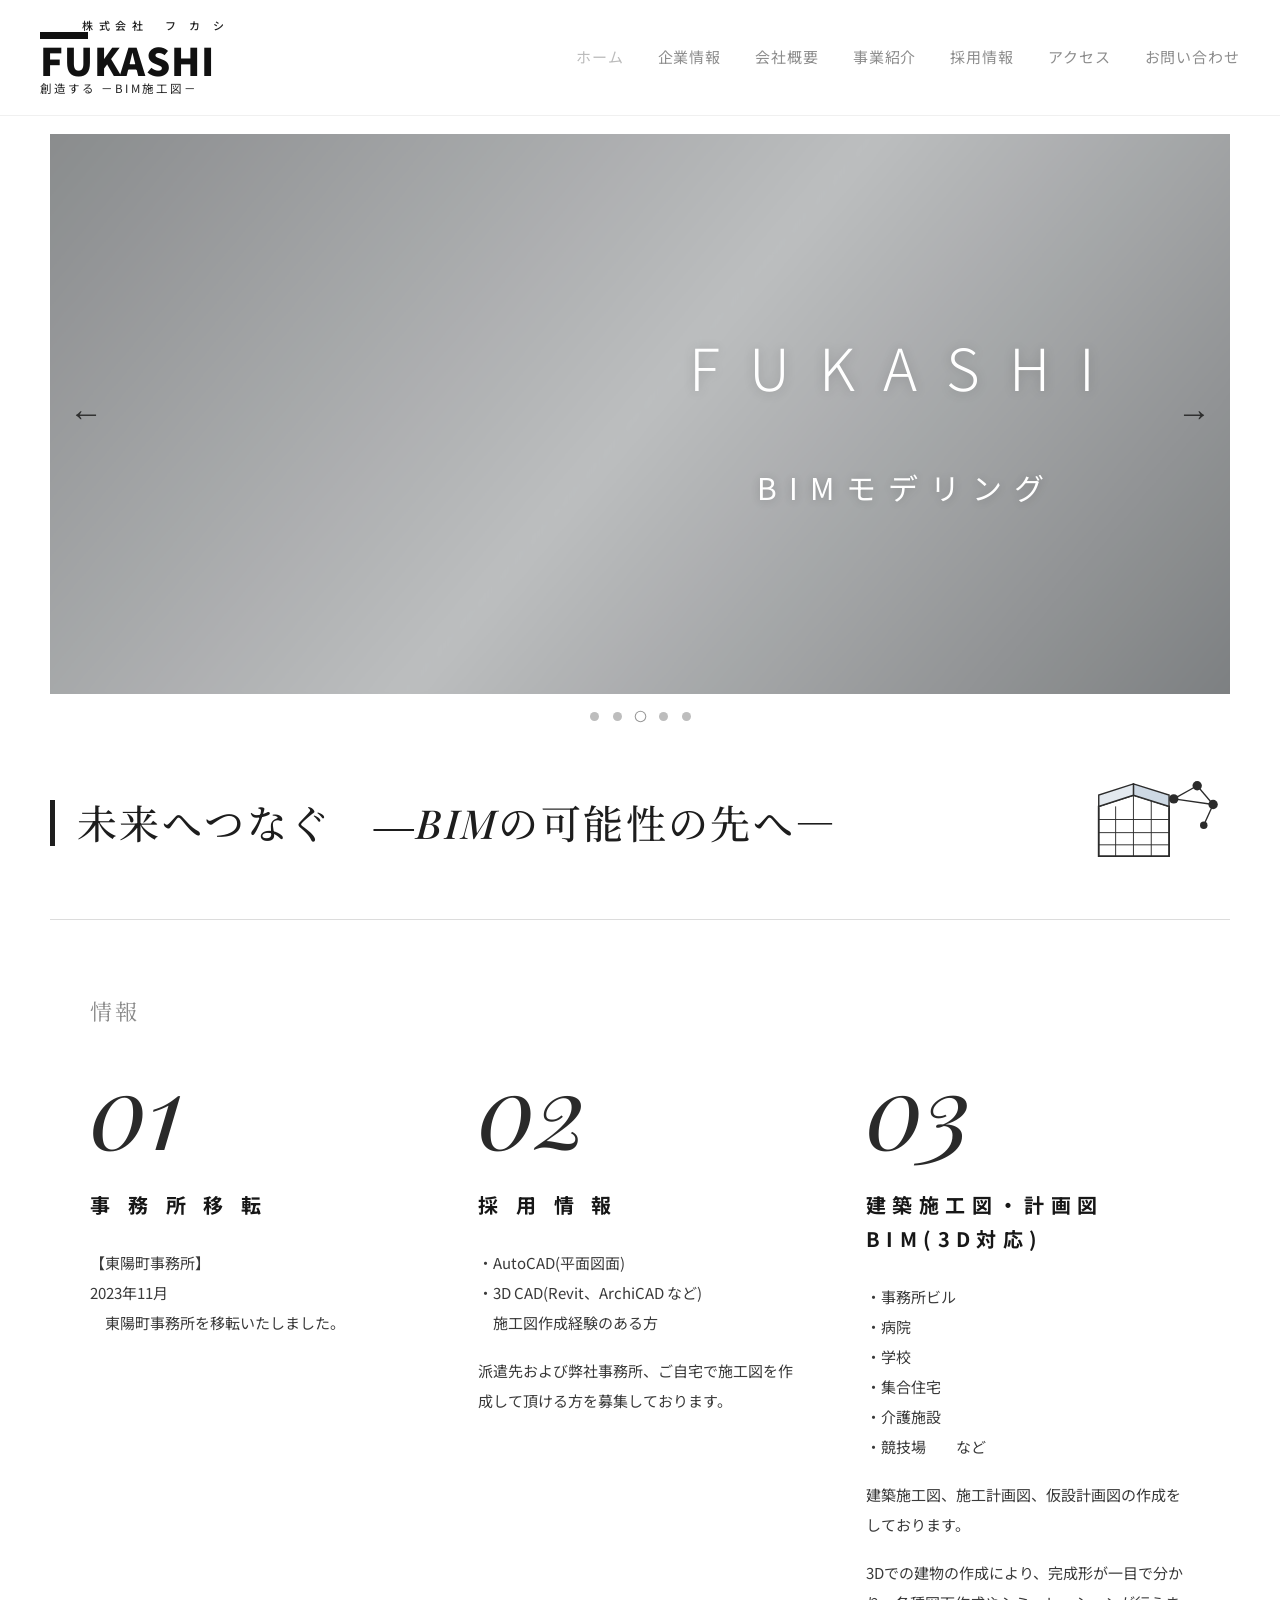
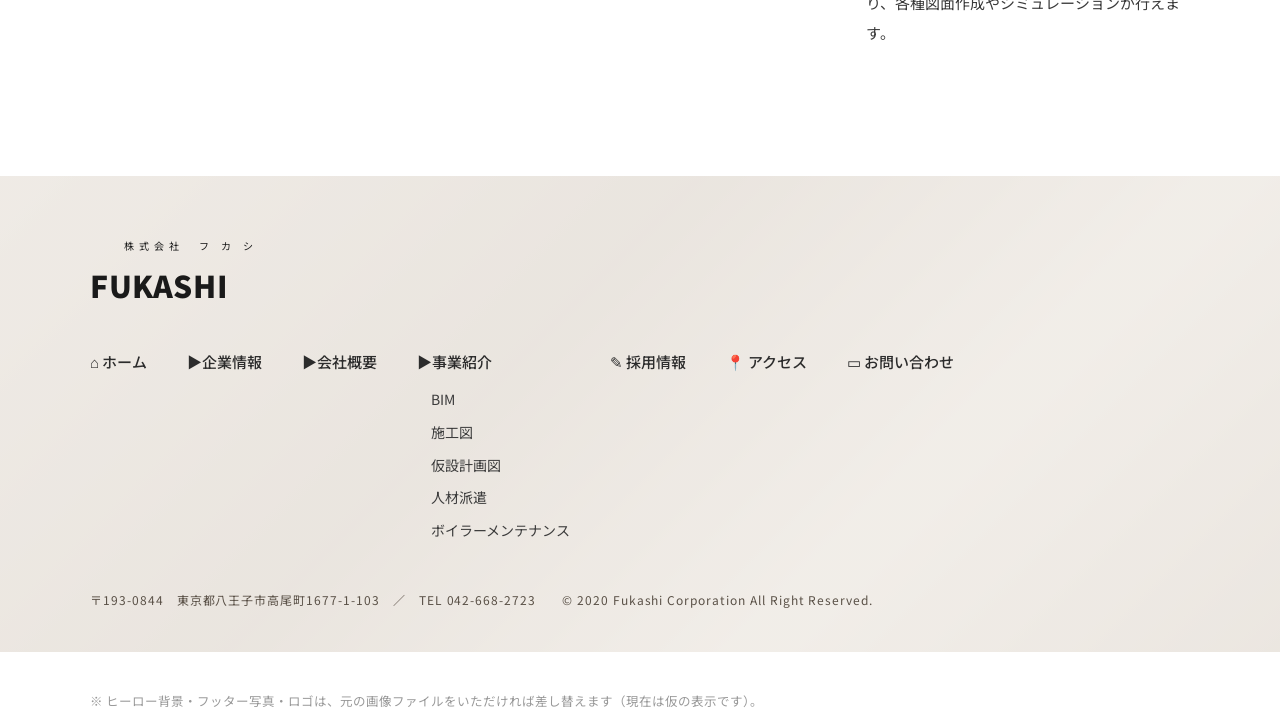
==== index.html @ 7418fc3f "Add Fukashi static site (13 pages + shared stylesheet) Initial upload of the static company website " ====
<!DOCTYPE html>
<html lang="ja">
<head>
<meta charset="UTF-8">
<meta name="viewport" content="width=device-width, initial-scale=1.0">
<title>ホーム ｜ fukasitakao</title>
<link rel="preconnect" href="https://fonts.googleapis.com">
<link rel="preconnect" href="https://fonts.gstatic.com" crossorigin>
<link href="https://fonts.googleapis.com/css2?family=Playfair+Display:ital,wght@0,400;0,500;1,400;1,500&family=Noto+Sans+JP:wght@300;400;500;700;900&family=Noto+Serif+JP:wght@400;500;600&display=swap" rel="stylesheet">
<link rel="stylesheet" href="style.css">
<style>
  /* --- ホーム専用スタイル --- */
  .hero{padding:18px 0 0}
  .carousel{position:relative;max-width:1180px;margin:0 auto;height:560px;overflow:hidden}
  .slide{position:absolute;inset:0;opacity:0;transition:opacity 1s ease;display:flex;align-items:center;justify-content:flex-end}
  .slide.on{opacity:1}
  .slide .bgimg{position:absolute;inset:0;filter:blur(7px) grayscale(.55) brightness(.96);transform:scale(1.06)}
  .s1 .bgimg{background:linear-gradient(120deg,#7e8488,#c7cbce 45%,#9aa0a4 70%,#6f7579)}
  .s2 .bgimg{background:linear-gradient(120deg,#6c7378,#b9bdc0 40%,#dfe2e3 55%,#8e9498 80%)}
  .s3 .bgimg{background:linear-gradient(130deg,#8a8f93,#c2c6c9 50%,#7c8286)}
  .s4 .bgimg{background:linear-gradient(110deg,#777d81,#b4b9bc 45%,#cfd3d5 60%,#82888c)}
  .s5 .bgimg{background:linear-gradient(125deg,#83898d,#cbcfd2 50%,#888e92)}
  .slide .ov{position:relative;z-index:2;text-align:center;color:#fff;padding-right:9%}
  .slide .ov .bigname{font-weight:300;font-size:clamp(34px,4.6vw,58px);letter-spacing:.5em;text-shadow:0 1px 12px rgba(0,0,0,.18)}
  .slide .ov .lbl{font-size:clamp(18px,2.4vw,30px);letter-spacing:.4em;margin-top:38px;text-shadow:0 1px 10px rgba(0,0,0,.2)}
  .arrow{position:absolute;top:50%;transform:translateY(-50%);z-index:5;background:none;border:none;cursor:pointer;font-size:34px;color:#1c1c1c;width:60px;height:60px;opacity:.85}
  .arrow:hover{opacity:1}.arrow.prev{left:6px}.arrow.next{right:6px}
  .dots{display:flex;gap:14px;justify-content:center;margin-top:18px}
  .dot{width:9px;height:9px;border-radius:50%;background:#bdbdbd;border:none;cursor:pointer;padding:0;transition:background .2s,transform .2s}
  .dot.on{background:#fff;box-shadow:0 0 0 1px #999;transform:scale(1.05)}
  .tagline{max-width:1180px;margin:46px auto 0;display:flex;align-items:center;justify-content:space-between;gap:30px;flex-wrap:wrap}
  .tagline .txt{font-family:"Noto Serif JP",serif;font-size:clamp(24px,3.3vw,40px);font-weight:500;letter-spacing:.06em;display:flex;align-items:center;gap:22px}
  .tagline .txt .bar{width:5px;height:46px;background:#1e1e1e;display:inline-block}
  .tagline .txt em{font-family:"Playfair Display",serif;font-style:italic;font-weight:500}
  .bim-ico{width:150px;height:auto;flex-shrink:0}
  .divider{max-width:1180px;margin:40px auto 0;border-top:1px solid var(--line)}
  .info-sec{padding:70px 0 110px}
  .info-sec .label{font-family:"Noto Serif JP",serif;font-size:22px;color:var(--gray-head);letter-spacing:.12em;margin:0 auto 30px;max-width:1180px;padding:0 40px}
  .cols{max-width:1180px;margin:0 auto;padding:0 40px;display:grid;grid-template-columns:repeat(3,1fr);gap:64px}
  .col .num{font-family:"Playfair Display",serif;font-style:italic;font-size:clamp(78px,8vw,120px);color:var(--num);line-height:.9;margin-bottom:34px}
  .col h3{font-weight:700;font-size:20px;letter-spacing:.32em;color:#171717;margin-bottom:26px;line-height:1.7}
  .col .body{font-size:15px;color:var(--text-soft);line-height:2}
  .col .body p{margin-bottom:18px}.col .body .list{list-style:none}
  @media(max-width:880px){
    .carousel{height:340px}.tagline{padding:0 22px}.bim-ico{width:110px}
    .cols{grid-template-columns:1fr;gap:48px;padding:0 22px}
    .info-sec .label,.divider{padding-left:22px;padding-right:22px}
  }
</style>
</head>
<body>

<header>
  <div class="head-in">
    <a class="logo" href="index.html">
      <span class="corp">株式会社　フ カ シ</span>
      <span class="mark"><span class="name">FUKASHI</span></span>
      <span class="tag">創造する －BIM施工図－</span>
    </a>
    <nav class="menu">
      <a href="index.html" class="active">ホーム</a>
      <a href="company-info.html">企業情報</a>
      <a href="about.html">会社概要</a>
      <a href="services.html">事業紹介</a>
      <a href="recruit.html">採用情報</a>
      <a href="access.html">アクセス</a>
      <a href="contact.html">お問い合わせ</a>
    </nav>
    <button class="menu-btn" aria-label="メニュー">☰</button>
  </div>
</header>

<section class="hero">
  <div class="carousel" id="carousel">
    <div class="slide s1 on"><div class="bgimg"></div><div class="ov"><div class="bigname">FUKASHI</div><div class="lbl">建築施工図</div></div></div>
    <div class="slide s2"><div class="bgimg"></div><div class="ov"><div class="bigname">FUKASHI</div><div class="lbl">仮設計画図</div></div></div>
    <div class="slide s3"><div class="bgimg"></div><div class="ov"><div class="bigname">FUKASHI</div><div class="lbl">BIMモデリング</div></div></div>
    <div class="slide s4"><div class="bgimg"></div><div class="ov"><div class="bigname">FUKASHI</div><div class="lbl">人材派遣</div></div></div>
    <div class="slide s5"><div class="bgimg"></div><div class="ov"><div class="bigname">FUKASHI</div><div class="lbl">ボイラーメンテナンス</div></div></div>
    <button class="arrow prev" id="prev" aria-label="前へ">←</button>
    <button class="arrow next" id="next" aria-label="次へ">→</button>
  </div>
  <div class="dots" id="dots"></div>

  <div class="tagline">
    <div class="txt"><span class="bar"></span><span>未来へつなぐ　<em>―BIM</em>の可能性の先へ―</span></div>
    <svg class="bim-ico" viewBox="0 0 160 120" xmlns="http://www.w3.org/2000/svg" aria-label="BIM建物アイコン">
      <polygon points="20,95 95,95 95,42 57,30 20,42" fill="none" stroke="#2b2b2b" stroke-width="2"/>
      <polygon points="57,30 95,42 95,30 57,18" fill="#cdd8e3" stroke="#2b2b2b" stroke-width="1.5"/>
      <polygon points="20,42 57,30 57,18 20,30" fill="#e3e9ef" stroke="#2b2b2b" stroke-width="1.5"/>
      <line x1="20" y1="56" x2="95" y2="56" stroke="#2b2b2b" stroke-width="1"/>
      <line x1="20" y1="70" x2="95" y2="70" stroke="#2b2b2b" stroke-width="1"/>
      <line x1="20" y1="83" x2="95" y2="83" stroke="#2b2b2b" stroke-width="1"/>
      <line x1="38" y1="42" x2="38" y2="95" stroke="#2b2b2b" stroke-width="1"/>
      <line x1="57" y1="30" x2="57" y2="95" stroke="#2b2b2b" stroke-width="1"/>
      <line x1="76" y1="36" x2="76" y2="95" stroke="#2b2b2b" stroke-width="1"/>
      <line x1="100" y1="34" x2="125" y2="20" stroke="#2b2b2b" stroke-width="1.4"/>
      <line x1="125" y1="20" x2="142" y2="40" stroke="#2b2b2b" stroke-width="1.4"/>
      <line x1="100" y1="34" x2="142" y2="40" stroke="#2b2b2b" stroke-width="1.4"/>
      <line x1="142" y1="40" x2="132" y2="62" stroke="#2b2b2b" stroke-width="1.4"/>
      <circle cx="100" cy="34" r="5" fill="#2b2b2b"/><circle cx="125" cy="20" r="5" fill="#2b2b2b"/>
      <circle cx="142" cy="40" r="5" fill="#2b2b2b"/><circle cx="132" cy="62" r="4" fill="#2b2b2b"/>
    </svg>
  </div>
  <div class="divider"></div>
</section>

<section class="info-sec">
  <div class="label serif">情報</div>
  <div class="cols">
    <div class="col reveal">
      <div class="num">01</div>
      <h3>事 務 所 移 転</h3>
      <div class="body"><p>【東陽町事務所】<br>2023年11月<br>　東陽町事務所を移転いたしました。</p></div>
    </div>
    <div class="col reveal">
      <div class="num">02</div>
      <h3>採 用 情 報</h3>
      <div class="body">
        <p>・AutoCAD(平面図面)<br>・3D CAD(Revit、ArchiCAD など)<br>　施工図作成経験のある方</p>
        <p>派遣先および弊社事務所、ご自宅で施工図を作成して頂ける方を募集しております。</p>
      </div>
    </div>
    <div class="col reveal">
      <div class="num">03</div>
      <h3>建築施工図・計画図<br>BIM(3D対応)</h3>
      <div class="body">
        <ul class="list"><li>・事務所ビル</li><li>・病院</li><li>・学校</li><li>・集合住宅</li><li>・介護施設</li><li>・競技場　　など</li></ul>
        <p style="margin-top:18px">建築施工図、施工計画図、仮設計画図の作成をしております。</p>
        <p>3Dでの建物の作成により、完成形が一目で分かり、各種図面作成やシミュレーションが行えます。</p>
      </div>
    </div>
  </div>
</section>

<footer>
  <div class="foot-in">
    <div class="foot-logo"><span class="corp">株式会社　フ カ シ</span><span class="name">FUKASHI</span></div>
    <div class="foot-nav">
      <div class="group"><a href="index.html">⌂ ホーム</a></div>
      <div class="group"><a href="company-info.html">▶企業情報</a></div>
      <div class="group"><a href="about.html">▶会社概要</a></div>
      <div class="group">
        <a href="services.html">▶事業紹介</a>
        <div class="sub">
          <a href="bim.html">BIM</a><a href="koujizu.html">施工図</a>
          <a href="kasetsu.html">仮設計画図</a><a href="haken.html">人材派遣</a>
          <a href="boiler.html">ボイラーメンテナンス</a>
        </div>
      </div>
      <div class="group"><a href="recruit.html">✎ 採用情報</a></div>
      <div class="group"><a href="access.html">📍 アクセス</a></div>
      <div class="group"><a href="contact.html">▭ お問い合わせ</a></div>
    </div>
  </div>
  <div class="foot-copy">〒193-0844　東京都八王子市高尾町1677-1-103　／　TEL 042-668-2723　　© 2020 Fukashi Corporation All Right Reserved.</div>
</footer>

<div class="note">※ ヒーロー背景・フッター写真・ロゴは、元の画像ファイルをいただければ差し替えます（現在は仮の表示です）。</div>

<script>
  var slides=[].slice.call(document.querySelectorAll('.slide')),dotsWrap=document.getElementById('dots'),idx=0,timer;
  slides.forEach(function(_,i){var b=document.createElement('button');b.className='dot'+(i===0?' on':'');b.addEventListener('click',function(){go(i);});dotsWrap.appendChild(b);});
  var dots=[].slice.call(document.querySelectorAll('.dot'));
  function go(n){slides[idx].classList.remove('on');dots[idx].classList.remove('on');idx=(n+slides.length)%slides.length;slides[idx].classList.add('on');dots[idx].classList.add('on');restart();}
  function restart(){clearInterval(timer);timer=setInterval(function(){go(idx+1);},5000);}
  document.getElementById('next').addEventListener('click',function(){go(idx+1);});
  document.getElementById('prev').addEventListener('click',function(){go(idx-1);});
  restart();
  document.querySelector('.menu-btn').addEventListener('click',function(){var m=document.querySelector('nav.menu');var open=m.style.display==='flex';m.style.cssText=open?'':'display:flex;flex-direction:column;position:absolute;top:84px;right:22px;background:#fff;padding:18px 22px;gap:14px;border:1px solid #eee;box-shadow:0 8px 24px rgba(0,0,0,.08);';});
  var io=new IntersectionObserver(function(es){es.forEach(function(e){if(e.isIntersecting){e.target.classList.add('in');io.unobserve(e.target);}});},{threshold:.15});
  document.querySelectorAll('.reveal').forEach(function(el){io.observe(el);});
</script>
</body>
</html>
---- style.css ----
/* ============================================================
   FUKASHI 共通スタイル
   ※ サイト全体のデザインはこの1ファイルで管理しています。
     文字（中身）を直すときは各 .html を、
     色や見た目を直すときはこの style.css を編集します。
   ============================================================ */

:root{
  --bg:#ffffff;
  --text:#1d1d1d;
  --text-soft:#3a3a3a;
  --nav:#8d8d8d;
  --nav-active:#bcbcbc;
  --line:#dcdcdc;
  --num:#2a2a2a;
  --gray-head:#8a8a8a;
}
*{box-sizing:border-box;margin:0;padding:0}
html{scroll-behavior:smooth}
body{
  font-family:"Noto Sans JP",sans-serif;
  color:var(--text);background:var(--bg);
  line-height:1.9;-webkit-font-smoothing:antialiased;overflow-x:hidden;
}
a{color:inherit;text-decoration:none}
.serif{font-family:"Noto Serif JP",serif}

/* ---------- header ---------- */
header{background:#fff;position:sticky;top:0;z-index:60;border-bottom:1px solid #f0f0f0}
.head-in{display:flex;align-items:center;justify-content:space-between;padding:20px 40px;max-width:1360px;margin:0 auto}
.logo{display:flex;flex-direction:column;line-height:1}
.logo .corp{font-size:11px;letter-spacing:.5em;color:#222;margin-bottom:4px;padding-left:42px;font-weight:500}
.logo .mark{position:relative;display:inline-block}
.logo .mark::before{content:"";position:absolute;top:-3px;left:0;width:48px;height:7px;background:#111}
.logo .name{font-weight:900;font-size:38px;letter-spacing:.02em;color:#111;display:block;padding-top:6px}
.logo .tag{font-size:11.5px;letter-spacing:.18em;color:#222;margin-top:4px}
nav.menu{display:flex;gap:34px}
nav.menu a{font-size:15px;color:var(--nav);letter-spacing:.06em;transition:color .2s}
nav.menu a:hover{color:var(--text)}
nav.menu a.active{color:var(--nav-active)}
.menu-btn{display:none;font-size:26px;background:none;border:none;cursor:pointer}

/* ---------- page title (下層ページ共通) ---------- */
.page-head{max-width:1180px;margin:64px auto 10px;padding:0 40px}
.page-head h1{font-weight:700;font-size:30px;letter-spacing:.28em;border-left:6px solid #1e1e1e;padding-left:22px;line-height:1.3}
.page-wrap{max-width:1180px;margin:50px auto 110px;padding:0 40px}

/* lead 大きな一文 */
.lead{font-family:"Noto Serif JP",serif;font-size:clamp(22px,3vw,34px);font-weight:500;letter-spacing:.06em;line-height:1.7;margin:30px 0 40px}
.lead em{font-family:"Playfair Display",serif;font-style:italic}
.body-txt{font-size:15.5px;color:var(--text-soft);line-height:2.1;max-width:880px}
.body-txt p{margin-bottom:18px}

/* section eyebrow（Experience. など） */
.eyebrow{font-family:"Playfair Display",serif;font-size:28px;color:#2a2a2a;margin:70px 0 4px}
.eyebrow-jp{font-weight:700;letter-spacing:.2em;font-size:20px;color:#1a1a1a;margin-bottom:30px}

/* 図面リスト */
.draw-grid{display:grid;grid-template-columns:1fr 1fr;gap:8px 40px;max-width:620px;margin:18px 0 10px;list-style:none}
.draw-grid li{font-size:15px;color:var(--text-soft);border-bottom:1px dotted var(--line);padding:6px 0}

/* 2カラム説明（BIM） */
.duo{display:grid;grid-template-columns:1fr 1fr;gap:48px;margin-top:30px}
.duo h4{font-weight:700;font-size:17px;letter-spacing:.08em;margin-bottom:12px;color:#1a1a1a}
.duo p{font-size:14.5px;color:var(--text-soft);line-height:2}

/* ---------- 会社概要 table ---------- */
.profile{max-width:900px;border-top:1px solid var(--line)}
.profile .row{display:grid;grid-template-columns:200px 1fr;border-bottom:1px solid var(--line)}
.profile .row .k{padding:20px 16px;font-weight:700;letter-spacing:.1em;font-size:15px;background:#fafafa}
.profile .row .v{padding:20px 16px;font-size:15px;color:var(--text-soft);line-height:1.9}
.profile .row .v ul{list-style:none}
.profile .pdf{display:inline-block;margin-top:26px;font-weight:500;color:#1a1a1a;border-bottom:1px solid #1a1a1a;padding-bottom:2px}

/* ---------- 事業紹介 cards ---------- */
.svc-lead{font-family:"Noto Serif JP",serif;font-size:clamp(20px,2.6vw,30px);font-weight:500;text-align:center;margin:10px 0 50px;letter-spacing:.05em}
.cards{display:grid;grid-template-columns:repeat(3,1fr);gap:26px}
.card{position:relative;display:block;border:1px solid var(--line);padding:46px 28px;text-align:center;transition:background .25s,color .25s,transform .25s,box-shadow .25s;background:#fff}
.card:hover{background:#1c1c1c;color:#fff;transform:translateY(-4px);box-shadow:0 16px 40px rgba(0,0,0,.12)}
.card .en{font-family:"Playfair Display",serif;font-style:italic;font-size:15px;color:var(--gray-head);letter-spacing:.05em}
.card:hover .en{color:#c9c9c9}
.card h3{font-weight:700;font-size:21px;letter-spacing:.12em;margin-top:10px}
.card .arrow{margin-top:18px;font-size:13px;letter-spacing:.2em;color:var(--gray-head)}
.card:hover .arrow{color:#fff}

/* ---------- 採用 tables ---------- */
.recruit-block{margin-bottom:70px}
.recruit-block .rt-title{font-weight:700;font-size:20px;letter-spacing:.16em;border-bottom:2px solid #1e1e1e;padding-bottom:12px;margin-bottom:0}
.rtable{border-top:1px solid var(--line)}
.rtable .row{display:grid;grid-template-columns:200px 1fr;border-bottom:1px solid var(--line)}
.rtable .k{padding:16px;font-weight:500;letter-spacing:.08em;font-size:14.5px;background:#fafafa}
.rtable .v{padding:16px;font-size:14.5px;color:var(--text-soft);line-height:1.9}
.apply-btn{display:inline-block;margin-top:24px;background:#1c1c1c;color:#fff;padding:14px 36px;font-size:14px;letter-spacing:.1em;transition:background .2s}
.apply-btn:hover{background:#555}

/* ---------- アクセス ---------- */
.access-block{border-top:1px solid var(--line);padding:30px 0;display:grid;grid-template-columns:240px 1fr;gap:30px}
.access-block .office{font-weight:700;font-size:19px;letter-spacing:.12em}
.access-block .detail{font-size:15px;color:var(--text-soft);line-height:2}

/* ---------- お問い合わせ form ---------- */
.contact-grid{display:grid;grid-template-columns:1.2fr .8fr;gap:60px;align-items:start}
.cform .field{margin-bottom:22px}
.cform label{display:block;font-size:14px;font-weight:700;letter-spacing:.06em;margin-bottom:8px}
.cform label .req{color:#b04a3a;margin-left:4px;font-size:12px}
.cform input,.cform textarea{width:100%;padding:13px 15px;border:1px solid var(--line);font-family:inherit;font-size:15px;color:var(--text);background:#fff;transition:border-color .2s}
.cform input:focus,.cform textarea:focus{outline:none;border-color:#1c1c1c}
.cform textarea{resize:vertical;min-height:140px}
.cform button{background:#1c1c1c;color:#fff;border:none;padding:15px 48px;font-family:inherit;font-size:15px;letter-spacing:.12em;cursor:pointer;transition:background .2s}
.cform button:hover{background:#555}
.tel-box{background:#fafafa;border:1px solid var(--line);padding:38px 30px;text-align:center}
.tel-box .ttl{font-weight:700;letter-spacing:.14em;margin-bottom:14px}
.tel-box .num{font-family:"Playfair Display",serif;font-size:30px;letter-spacing:.04em}
.form-note{font-size:12.5px;color:#999;margin-top:16px;line-height:1.8}

/* ---------- footer ---------- */
footer{position:relative;color:#2c2c2c;padding:60px 0 40px;background:
   linear-gradient(rgba(244,241,237,.82),rgba(244,241,237,.82)),
   linear-gradient(135deg,#d8cec3,#bcae9f 40%,#e6ded4 70%,#c3b6a8);}
.foot-in{max-width:1180px;margin:0 auto;padding:0 40px}
.foot-logo .name{font-weight:900;font-size:30px;color:#1a1a1a;letter-spacing:.02em}
.foot-logo .corp{font-size:10px;letter-spacing:.5em;color:#1a1a1a;padding-left:34px;display:block;margin-bottom:2px}
.foot-nav{display:flex;flex-wrap:wrap;gap:40px;margin-top:34px;font-size:15px}
.foot-nav .group a{display:block;margin-bottom:10px;color:#2c2c2c;font-weight:500}
.foot-nav .group .sub a{font-weight:400;font-size:14px;margin:6px 0 0 14px;color:#3c3c3c}
.foot-nav .group a .ic{font-size:13px;margin-right:6px}
.foot-copy{max-width:1180px;margin:46px auto 0;padding:0 40px;font-size:12px;letter-spacing:.08em;color:#5a5147}
.note{max-width:1180px;margin:24px auto 0;padding:14px 40px;font-size:12.5px;color:#999;line-height:1.8}

/* reveal */
.reveal{opacity:0;transform:translateY(20px);transition:opacity .7s ease,transform .7s ease}
.reveal.in{opacity:1;transform:none}
@media (prefers-reduced-motion:reduce){.reveal{opacity:1;transform:none}}

/* ---------- responsive ---------- */
@media(max-width:880px){
  .head-in{padding:16px 22px}
  nav.menu{display:none}
  .menu-btn{display:block}
  .page-head,.page-wrap{padding-left:22px;padding-right:22px}
  .draw-grid,.duo,.cards,.contact-grid{grid-template-columns:1fr;gap:24px}
  .profile .row,.rtable .row,.access-block{grid-template-columns:1fr}
  .access-block{gap:6px}
  .foot-nav{gap:24px}
}
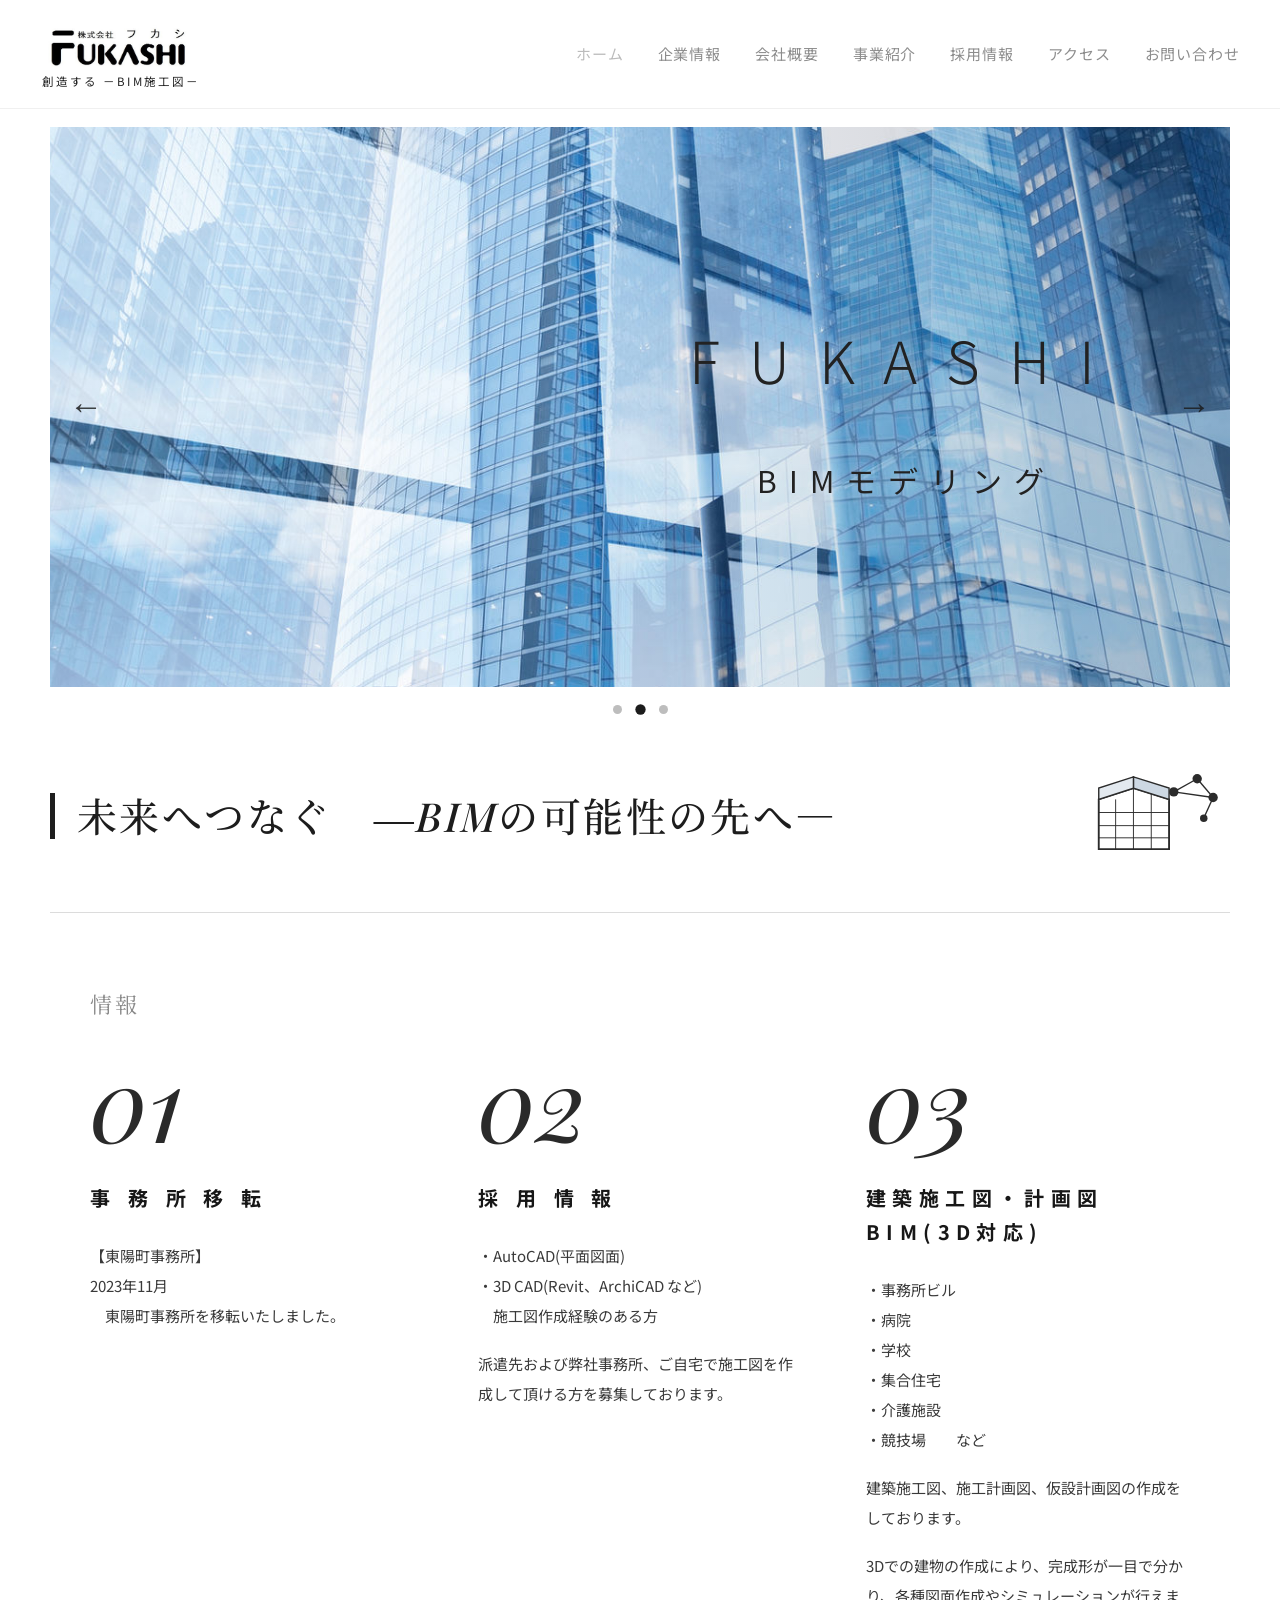
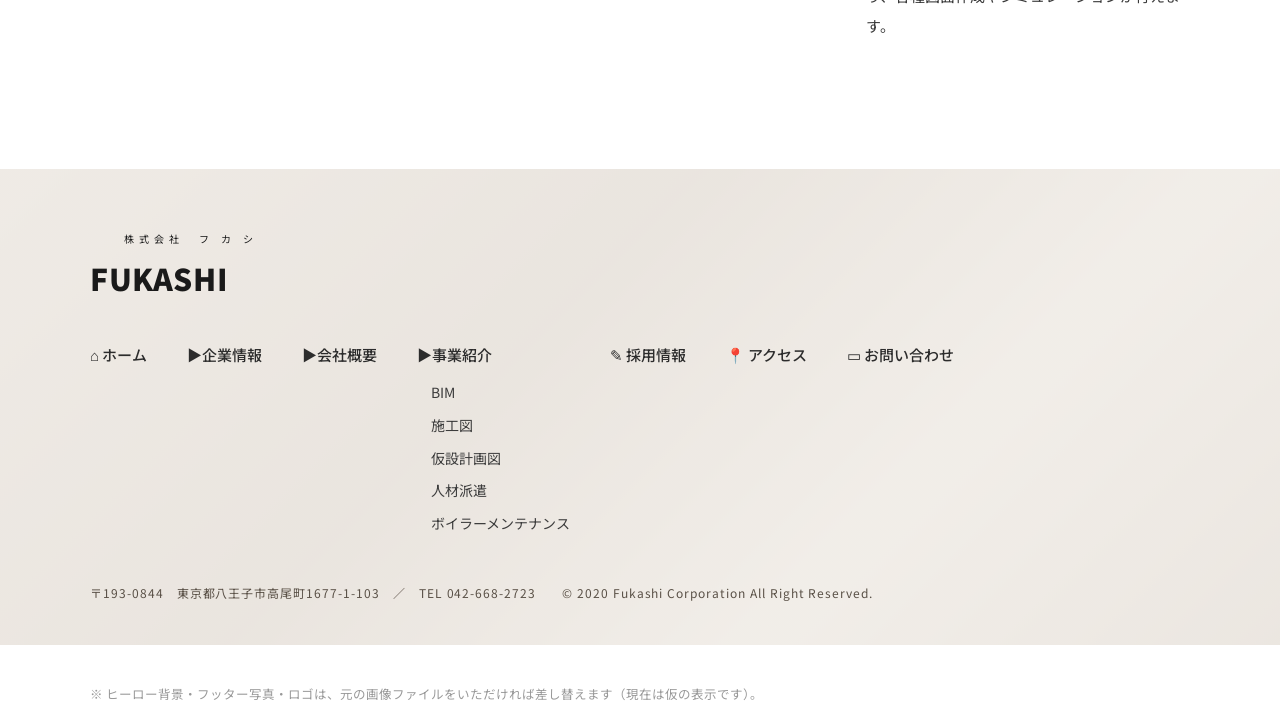
==== commit 1fad24a5: "Improve fidelity to original site: real logo, hero photos, service cards Captured the live Wix site " ====
--- a/index.html
+++ b/index.html
@@ -14,20 +14,19 @@
   .carousel{position:relative;max-width:1180px;margin:0 auto;height:560px;overflow:hidden}
   .slide{position:absolute;inset:0;opacity:0;transition:opacity 1s ease;display:flex;align-items:center;justify-content:flex-end}
   .slide.on{opacity:1}
-  .slide .bgimg{position:absolute;inset:0;filter:blur(7px) grayscale(.55) brightness(.96);transform:scale(1.06)}
-  .s1 .bgimg{background:linear-gradient(120deg,#7e8488,#c7cbce 45%,#9aa0a4 70%,#6f7579)}
-  .s2 .bgimg{background:linear-gradient(120deg,#6c7378,#b9bdc0 40%,#dfe2e3 55%,#8e9498 80%)}
-  .s3 .bgimg{background:linear-gradient(130deg,#8a8f93,#c2c6c9 50%,#7c8286)}
-  .s4 .bgimg{background:linear-gradient(110deg,#777d81,#b4b9bc 45%,#cfd3d5 60%,#82888c)}
-  .s5 .bgimg{background:linear-gradient(125deg,#83898d,#cbcfd2 50%,#888e92)}
-  .slide .ov{position:relative;z-index:2;text-align:center;color:#fff;padding-right:9%}
-  .slide .ov .bigname{font-weight:300;font-size:clamp(34px,4.6vw,58px);letter-spacing:.5em;text-shadow:0 1px 12px rgba(0,0,0,.18)}
-  .slide .ov .lbl{font-size:clamp(18px,2.4vw,30px);letter-spacing:.4em;margin-top:38px;text-shadow:0 1px 10px rgba(0,0,0,.2)}
+  .slide .bgimg{position:absolute;inset:0;background-size:cover;background-position:center;transform:scale(1.02)}
+  .slide .bgimg::after{content:"";position:absolute;inset:0;background:linear-gradient(90deg,rgba(255,255,255,.20),rgba(255,255,255,0) 42%,rgba(28,38,52,.20))}
+  .s1 .bgimg{background-image:url(images/hero-white.jpg)}
+  .s2 .bgimg{background-image:url(images/hero-glass.jpg)}
+  .s3 .bgimg{background-image:url(images/hero-curve.jpg)}
+  .slide .ov{position:relative;z-index:2;text-align:center;color:#222;padding-right:9%}
+  .slide .ov .bigname{font-weight:300;font-size:clamp(34px,4.6vw,58px);letter-spacing:.5em;text-shadow:0 1px 16px rgba(255,255,255,.6)}
+  .slide .ov .lbl{font-size:clamp(18px,2.4vw,30px);letter-spacing:.4em;margin-top:38px;text-shadow:0 1px 14px rgba(255,255,255,.6)}
   .arrow{position:absolute;top:50%;transform:translateY(-50%);z-index:5;background:none;border:none;cursor:pointer;font-size:34px;color:#1c1c1c;width:60px;height:60px;opacity:.85}
   .arrow:hover{opacity:1}.arrow.prev{left:6px}.arrow.next{right:6px}
   .dots{display:flex;gap:14px;justify-content:center;margin-top:18px}
   .dot{width:9px;height:9px;border-radius:50%;background:#bdbdbd;border:none;cursor:pointer;padding:0;transition:background .2s,transform .2s}
-  .dot.on{background:#fff;box-shadow:0 0 0 1px #999;transform:scale(1.05)}
+  .dot.on{background:#1c1c1c;transform:scale(1.15)}
   .tagline{max-width:1180px;margin:46px auto 0;display:flex;align-items:center;justify-content:space-between;gap:30px;flex-wrap:wrap}
   .tagline .txt{font-family:"Noto Serif JP",serif;font-size:clamp(24px,3.3vw,40px);font-weight:500;letter-spacing:.06em;display:flex;align-items:center;gap:22px}
   .tagline .txt .bar{width:5px;height:46px;background:#1e1e1e;display:inline-block}
@@ -52,11 +51,7 @@
 
 <header>
   <div class="head-in">
-    <a class="logo" href="index.html">
-      <span class="corp">株式会社　フ カ シ</span>
-      <span class="mark"><span class="name">FUKASHI</span></span>
-      <span class="tag">創造する －BIM施工図－</span>
-    </a>
+    <a class="logo" href="index.html"><img class="logo-img" src="images/logo.jpg" alt="株式会社フカシ FUKASHI"><span class="tag">創造する －BIM施工図－</span></a>
     <nav class="menu">
       <a href="index.html" class="active">ホーム</a>
       <a href="company-info.html">企業情報</a>
@@ -73,10 +68,8 @@
 <section class="hero">
   <div class="carousel" id="carousel">
     <div class="slide s1 on"><div class="bgimg"></div><div class="ov"><div class="bigname">FUKASHI</div><div class="lbl">建築施工図</div></div></div>
-    <div class="slide s2"><div class="bgimg"></div><div class="ov"><div class="bigname">FUKASHI</div><div class="lbl">仮設計画図</div></div></div>
-    <div class="slide s3"><div class="bgimg"></div><div class="ov"><div class="bigname">FUKASHI</div><div class="lbl">BIMモデリング</div></div></div>
-    <div class="slide s4"><div class="bgimg"></div><div class="ov"><div class="bigname">FUKASHI</div><div class="lbl">人材派遣</div></div></div>
-    <div class="slide s5"><div class="bgimg"></div><div class="ov"><div class="bigname">FUKASHI</div><div class="lbl">ボイラーメンテナンス</div></div></div>
+    <div class="slide s2"><div class="bgimg"></div><div class="ov"><div class="bigname">FUKASHI</div><div class="lbl">BIMモデリング</div></div></div>
+    <div class="slide s3"><div class="bgimg"></div><div class="ov"><div class="bigname">FUKASHI</div><div class="lbl">仮設計画図</div></div></div>
     <button class="arrow prev" id="prev" aria-label="前へ">←</button>
     <button class="arrow next" id="next" aria-label="次へ">→</button>
   </div>
--- a/style.css
+++ b/style.css
@@ -29,11 +29,8 @@
 header{background:#fff;position:sticky;top:0;z-index:60;border-bottom:1px solid #f0f0f0}
 .head-in{display:flex;align-items:center;justify-content:space-between;padding:20px 40px;max-width:1360px;margin:0 auto}
 .logo{display:flex;flex-direction:column;line-height:1}
-.logo .corp{font-size:11px;letter-spacing:.5em;color:#222;margin-bottom:4px;padding-left:42px;font-weight:500}
-.logo .mark{position:relative;display:inline-block}
-.logo .mark::before{content:"";position:absolute;top:-3px;left:0;width:48px;height:7px;background:#111}
-.logo .name{font-weight:900;font-size:38px;letter-spacing:.02em;color:#111;display:block;padding-top:6px}
-.logo .tag{font-size:11.5px;letter-spacing:.18em;color:#222;margin-top:4px}
+.logo-img{height:50px;width:auto;display:block}
+.logo .tag{font-size:11.5px;letter-spacing:.18em;color:#222;margin-top:6px;padding-left:2px}
 nav.menu{display:flex;gap:34px}
 nav.menu a{font-size:15px;color:var(--nav);letter-spacing:.06em;transition:color .2s}
 nav.menu a:hover{color:var(--text)}
@@ -74,14 +71,17 @@
 
 /* ---------- 事業紹介 cards ---------- */
 .svc-lead{font-family:"Noto Serif JP",serif;font-size:clamp(20px,2.6vw,30px);font-weight:500;text-align:center;margin:10px 0 50px;letter-spacing:.05em}
-.cards{display:grid;grid-template-columns:repeat(3,1fr);gap:26px}
-.card{position:relative;display:block;border:1px solid var(--line);padding:46px 28px;text-align:center;transition:background .25s,color .25s,transform .25s,box-shadow .25s;background:#fff}
-.card:hover{background:#1c1c1c;color:#fff;transform:translateY(-4px);box-shadow:0 16px 40px rgba(0,0,0,.12)}
+.cards{display:grid;grid-template-columns:repeat(3,1fr);gap:30px}
+.card{position:relative;display:block;border:1px solid var(--line);text-align:center;overflow:hidden;background:#fff;transition:transform .25s,box-shadow .25s}
+.card:hover{transform:translateY(-4px);box-shadow:0 16px 40px rgba(0,0,0,.12)}
+.card-img{width:100%;aspect-ratio:3/2;overflow:hidden;background:#eee}
+.card-img img{width:100%;height:100%;object-fit:cover;display:block;transition:transform .5s ease}
+.card:hover .card-img img{transform:scale(1.06)}
+.card-body{padding:22px 18px 28px}
 .card .en{font-family:"Playfair Display",serif;font-style:italic;font-size:15px;color:var(--gray-head);letter-spacing:.05em}
-.card:hover .en{color:#c9c9c9}
-.card h3{font-weight:700;font-size:21px;letter-spacing:.12em;margin-top:10px}
-.card .arrow{margin-top:18px;font-size:13px;letter-spacing:.2em;color:var(--gray-head)}
-.card:hover .arrow{color:#fff}
+.card h3{font-weight:700;font-size:20px;letter-spacing:.12em;margin-top:8px;color:#171717}
+.card .arrow{margin-top:14px;font-size:13px;letter-spacing:.2em;color:var(--gray-head)}
+.card:hover .arrow{color:#1c1c1c}
 
 /* ---------- 採用 tables ---------- */
 .recruit-block{margin-bottom:70px}
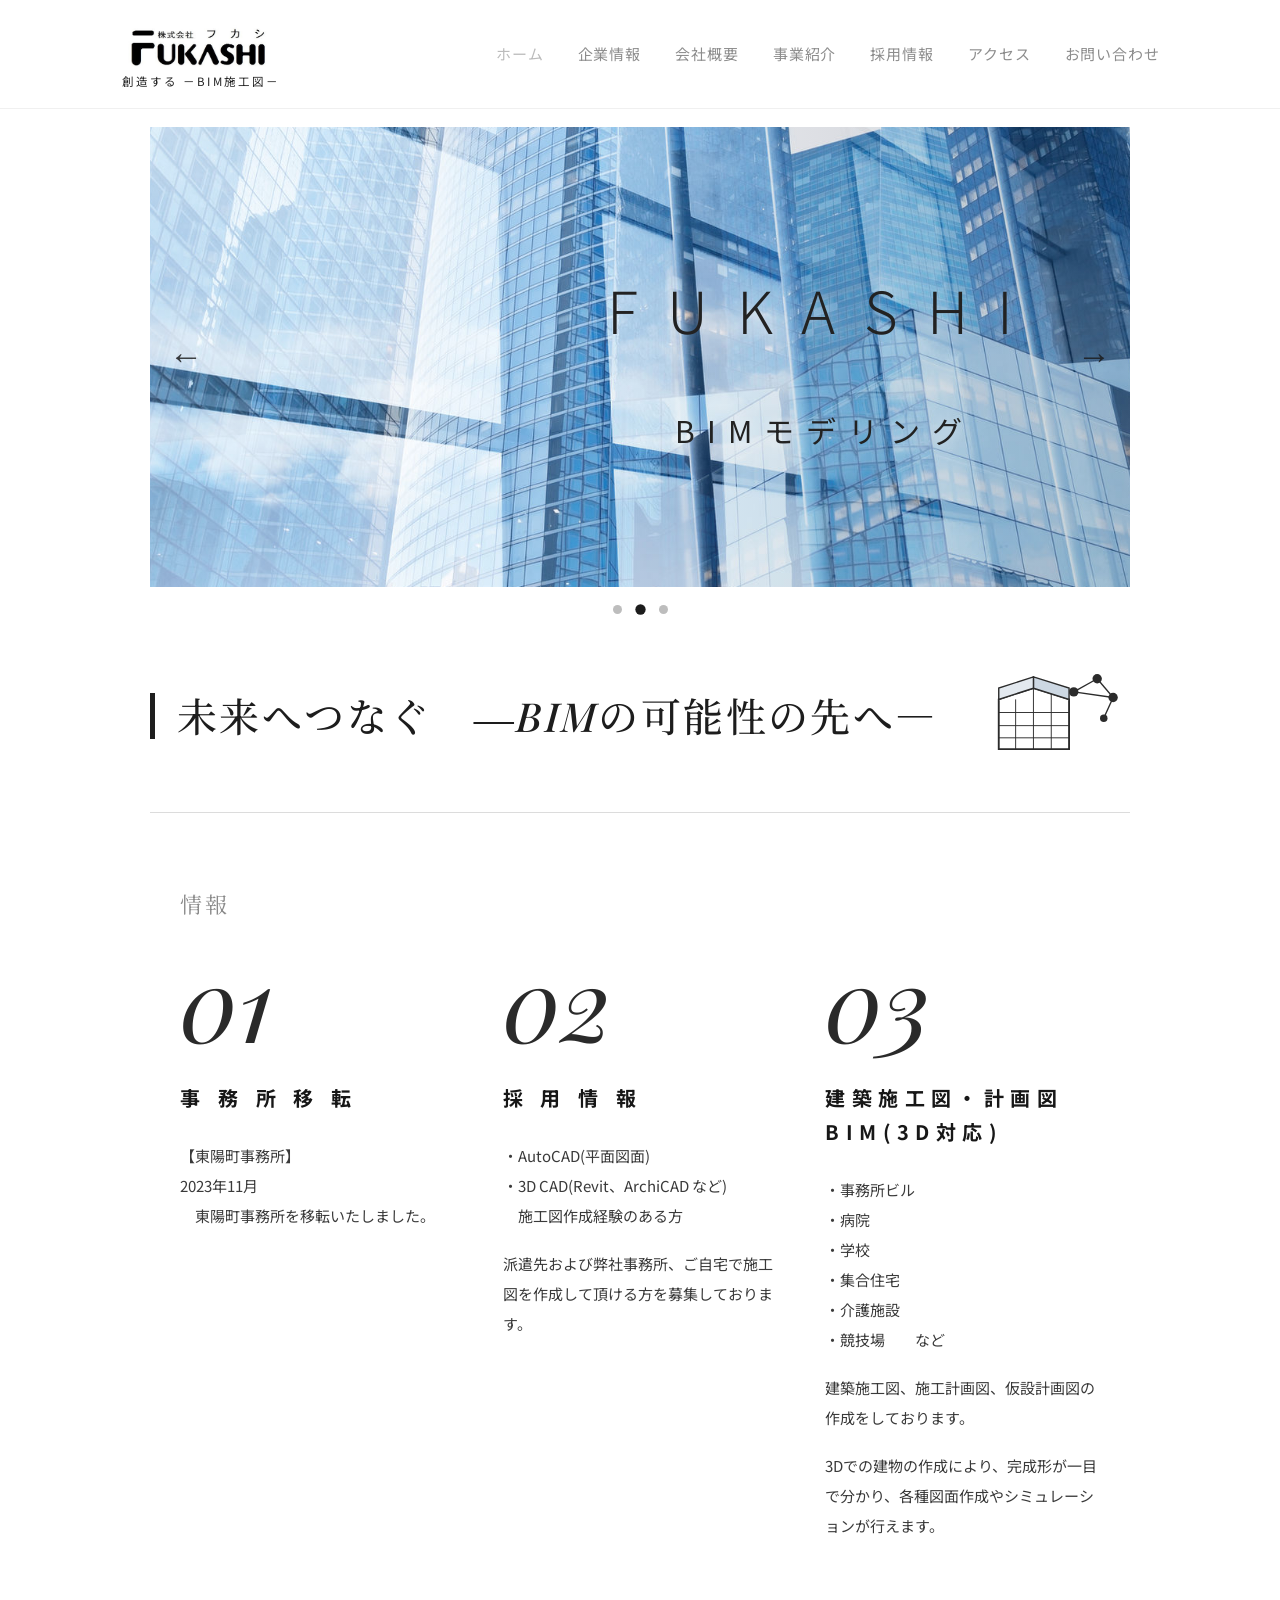
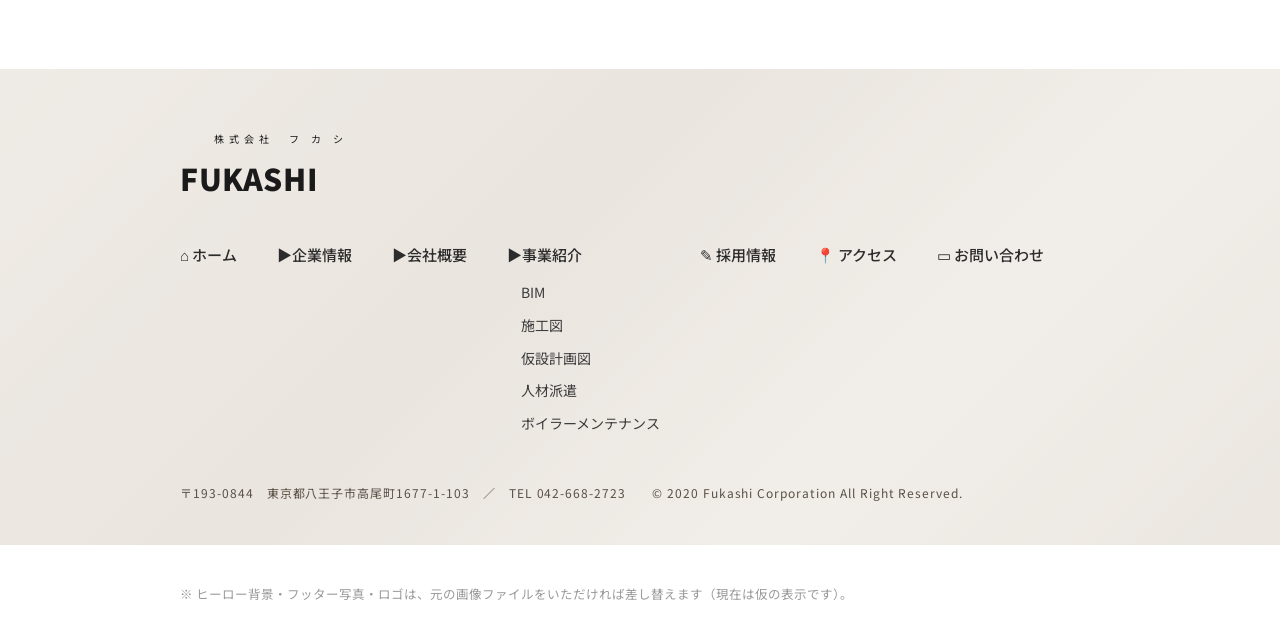
==== commit fc6e63f0: "Match original page width: 980px content, 1100px header, 980x460 hero Measured the live site (conten" ====
--- a/index.html
+++ b/index.html
@@ -11,7 +11,7 @@
 <style>
   /* --- ホーム専用スタイル --- */
   .hero{padding:18px 0 0}
-  .carousel{position:relative;max-width:1180px;margin:0 auto;height:560px;overflow:hidden}
+  .carousel{position:relative;max-width:980px;margin:0 auto;height:460px;overflow:hidden}
   .slide{position:absolute;inset:0;opacity:0;transition:opacity 1s ease;display:flex;align-items:center;justify-content:flex-end}
   .slide.on{opacity:1}
   .slide .bgimg{position:absolute;inset:0;background-size:cover;background-position:center;transform:scale(1.02)}
@@ -27,15 +27,15 @@
   .dots{display:flex;gap:14px;justify-content:center;margin-top:18px}
   .dot{width:9px;height:9px;border-radius:50%;background:#bdbdbd;border:none;cursor:pointer;padding:0;transition:background .2s,transform .2s}
   .dot.on{background:#1c1c1c;transform:scale(1.15)}
-  .tagline{max-width:1180px;margin:46px auto 0;display:flex;align-items:center;justify-content:space-between;gap:30px;flex-wrap:wrap}
+  .tagline{max-width:980px;margin:46px auto 0;display:flex;align-items:center;justify-content:space-between;gap:30px;flex-wrap:wrap}
   .tagline .txt{font-family:"Noto Serif JP",serif;font-size:clamp(24px,3.3vw,40px);font-weight:500;letter-spacing:.06em;display:flex;align-items:center;gap:22px}
   .tagline .txt .bar{width:5px;height:46px;background:#1e1e1e;display:inline-block}
   .tagline .txt em{font-family:"Playfair Display",serif;font-style:italic;font-weight:500}
   .bim-ico{width:150px;height:auto;flex-shrink:0}
-  .divider{max-width:1180px;margin:40px auto 0;border-top:1px solid var(--line)}
+  .divider{max-width:980px;margin:40px auto 0;border-top:1px solid var(--line)}
   .info-sec{padding:70px 0 110px}
-  .info-sec .label{font-family:"Noto Serif JP",serif;font-size:22px;color:var(--gray-head);letter-spacing:.12em;margin:0 auto 30px;max-width:1180px;padding:0 40px}
-  .cols{max-width:1180px;margin:0 auto;padding:0 40px;display:grid;grid-template-columns:repeat(3,1fr);gap:64px}
+  .info-sec .label{font-family:"Noto Serif JP",serif;font-size:22px;color:var(--gray-head);letter-spacing:.12em;margin:0 auto 30px;max-width:980px;padding:0 30px}
+  .cols{max-width:980px;margin:0 auto;padding:0 30px;display:grid;grid-template-columns:repeat(3,1fr);gap:48px}
   .col .num{font-family:"Playfair Display",serif;font-style:italic;font-size:clamp(78px,8vw,120px);color:var(--num);line-height:.9;margin-bottom:34px}
   .col h3{font-weight:700;font-size:20px;letter-spacing:.32em;color:#171717;margin-bottom:26px;line-height:1.7}
   .col .body{font-size:15px;color:var(--text-soft);line-height:2}
--- a/style.css
+++ b/style.css
@@ -27,7 +27,7 @@
 
 /* ---------- header ---------- */
 header{background:#fff;position:sticky;top:0;z-index:60;border-bottom:1px solid #f0f0f0}
-.head-in{display:flex;align-items:center;justify-content:space-between;padding:20px 40px;max-width:1360px;margin:0 auto}
+.head-in{display:flex;align-items:center;justify-content:space-between;padding:20px 30px;max-width:1100px;margin:0 auto}
 .logo{display:flex;flex-direction:column;line-height:1}
 .logo-img{height:50px;width:auto;display:block}
 .logo .tag{font-size:11.5px;letter-spacing:.18em;color:#222;margin-top:6px;padding-left:2px}
@@ -38,9 +38,9 @@
 .menu-btn{display:none;font-size:26px;background:none;border:none;cursor:pointer}
 
 /* ---------- page title (下層ページ共通) ---------- */
-.page-head{max-width:1180px;margin:64px auto 10px;padding:0 40px}
+.page-head{max-width:980px;margin:64px auto 10px;padding:0 30px}
 .page-head h1{font-weight:700;font-size:30px;letter-spacing:.28em;border-left:6px solid #1e1e1e;padding-left:22px;line-height:1.3}
-.page-wrap{max-width:1180px;margin:50px auto 110px;padding:0 40px}
+.page-wrap{max-width:980px;margin:50px auto 110px;padding:0 30px}
 
 /* lead 大きな一文 */
 .lead{font-family:"Noto Serif JP",serif;font-size:clamp(22px,3vw,34px);font-weight:500;letter-spacing:.06em;line-height:1.7;margin:30px 0 40px}
@@ -117,15 +117,15 @@
 footer{position:relative;color:#2c2c2c;padding:60px 0 40px;background:
    linear-gradient(rgba(244,241,237,.82),rgba(244,241,237,.82)),
    linear-gradient(135deg,#d8cec3,#bcae9f 40%,#e6ded4 70%,#c3b6a8);}
-.foot-in{max-width:1180px;margin:0 auto;padding:0 40px}
+.foot-in{max-width:980px;margin:0 auto;padding:0 30px}
 .foot-logo .name{font-weight:900;font-size:30px;color:#1a1a1a;letter-spacing:.02em}
 .foot-logo .corp{font-size:10px;letter-spacing:.5em;color:#1a1a1a;padding-left:34px;display:block;margin-bottom:2px}
 .foot-nav{display:flex;flex-wrap:wrap;gap:40px;margin-top:34px;font-size:15px}
 .foot-nav .group a{display:block;margin-bottom:10px;color:#2c2c2c;font-weight:500}
 .foot-nav .group .sub a{font-weight:400;font-size:14px;margin:6px 0 0 14px;color:#3c3c3c}
 .foot-nav .group a .ic{font-size:13px;margin-right:6px}
-.foot-copy{max-width:1180px;margin:46px auto 0;padding:0 40px;font-size:12px;letter-spacing:.08em;color:#5a5147}
-.note{max-width:1180px;margin:24px auto 0;padding:14px 40px;font-size:12.5px;color:#999;line-height:1.8}
+.foot-copy{max-width:980px;margin:46px auto 0;padding:0 30px;font-size:12px;letter-spacing:.08em;color:#5a5147}
+.note{max-width:980px;margin:24px auto 0;padding:14px 30px;font-size:12.5px;color:#999;line-height:1.8}
 
 /* reveal */
 .reveal{opacity:0;transform:translateY(20px);transition:opacity .7s ease,transform .7s ease}
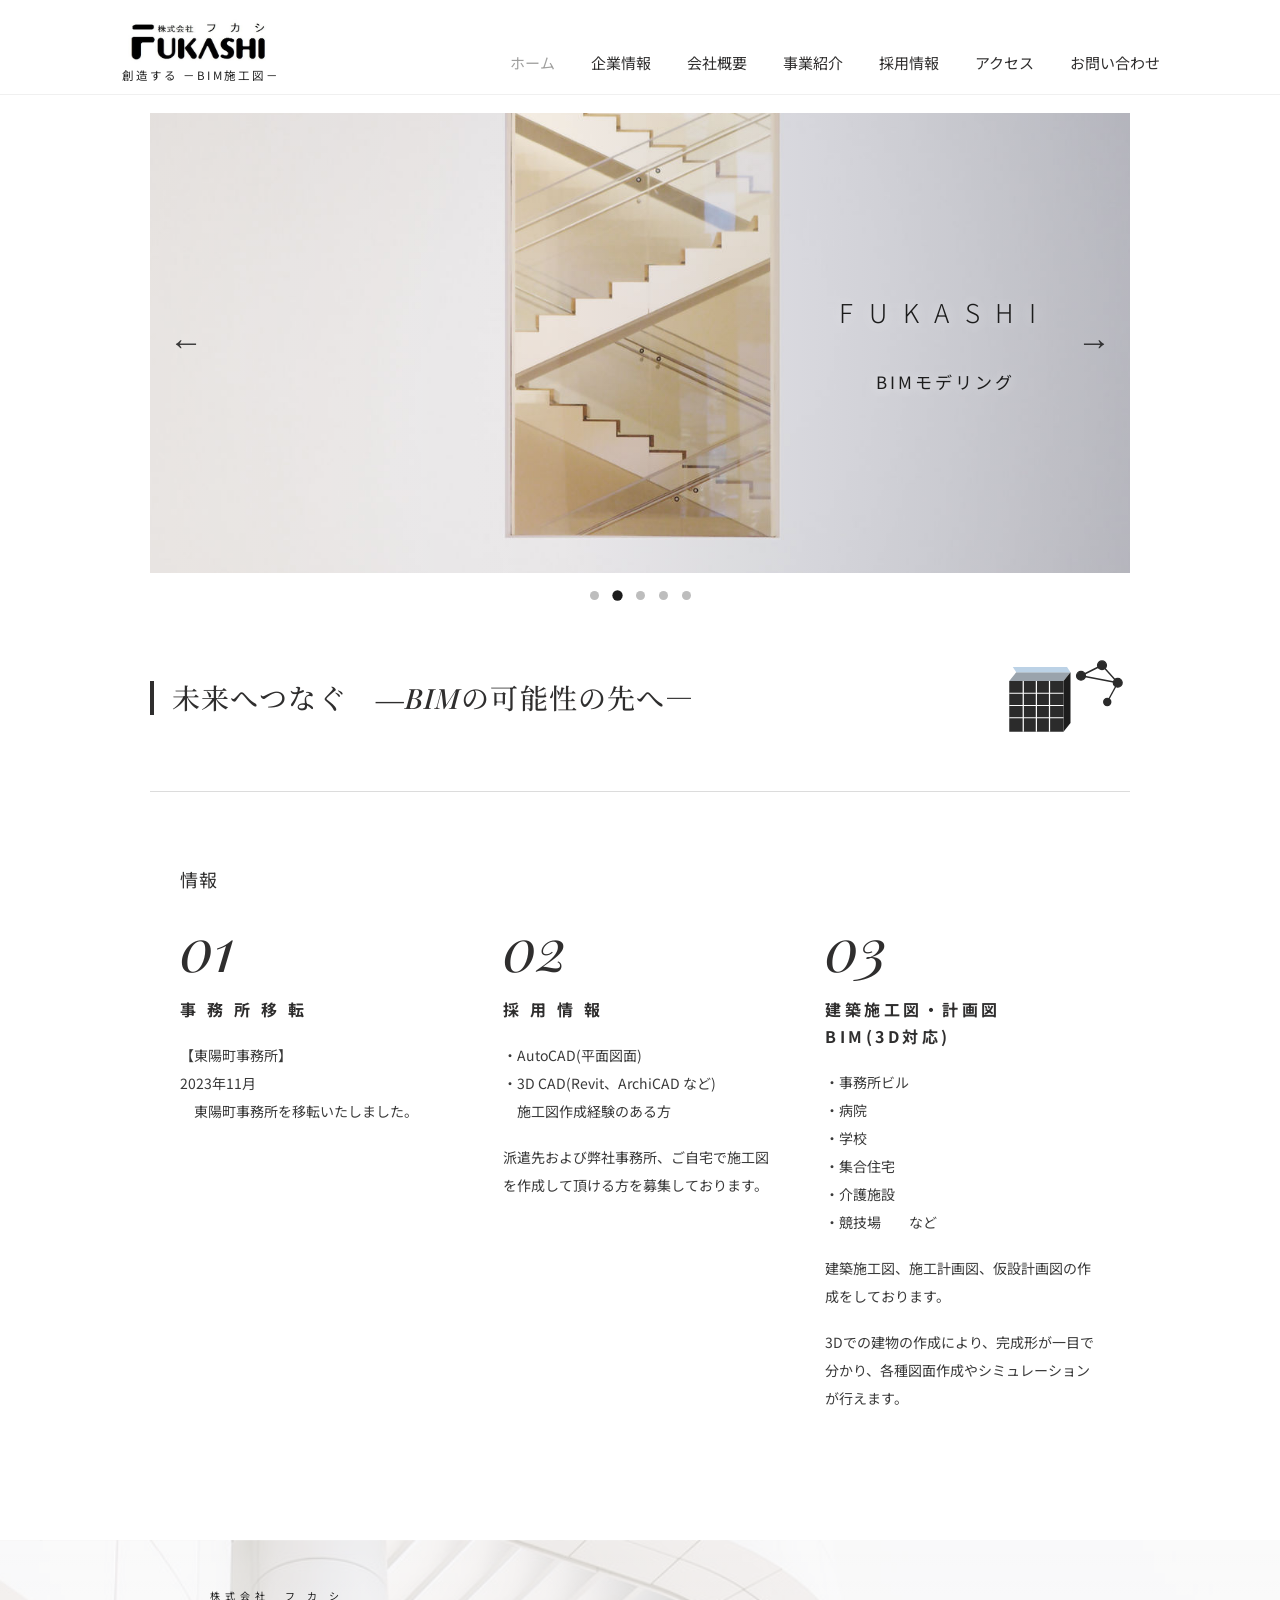
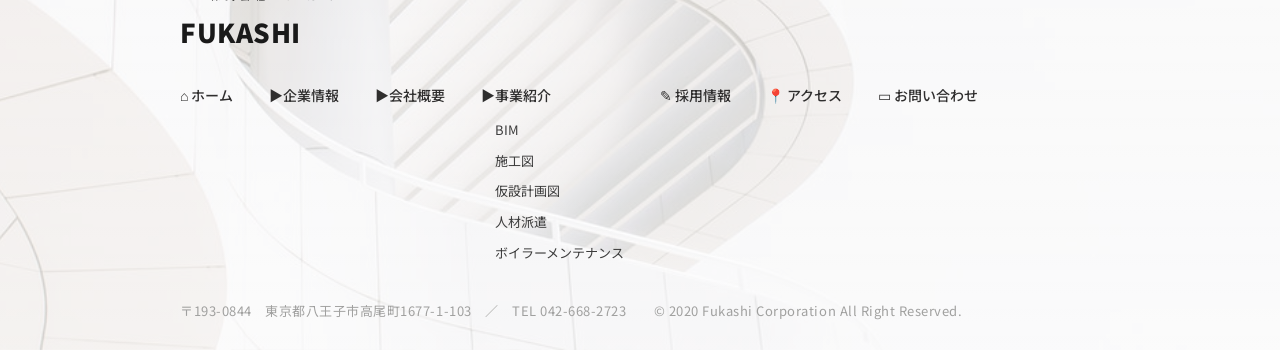
==== commit 173fc9e0: "Match homepage details to original: nav, hero text, 5 slides, tagline, info, footer Inspected the li" ====
--- a/index.html
+++ b/index.html
@@ -17,28 +17,30 @@
   .slide .bgimg{position:absolute;inset:0;background-size:cover;background-position:center;transform:scale(1.02)}
   .slide .bgimg::after{content:"";position:absolute;inset:0;background:linear-gradient(90deg,rgba(255,255,255,.20),rgba(255,255,255,0) 42%,rgba(28,38,52,.20))}
   .s1 .bgimg{background-image:url(images/hero-white.jpg)}
-  .s2 .bgimg{background-image:url(images/hero-glass.jpg)}
-  .s3 .bgimg{background-image:url(images/hero-curve.jpg)}
-  .slide .ov{position:relative;z-index:2;text-align:center;color:#222;padding-right:9%}
-  .slide .ov .bigname{font-weight:300;font-size:clamp(34px,4.6vw,58px);letter-spacing:.5em;text-shadow:0 1px 16px rgba(255,255,255,.6)}
-  .slide .ov .lbl{font-size:clamp(18px,2.4vw,30px);letter-spacing:.4em;margin-top:38px;text-shadow:0 1px 14px rgba(255,255,255,.6)}
+  .s2 .bgimg{background-image:url(images/hero-stairs.jpg)}
+  .s3 .bgimg{background-image:url(images/hero-abstract.jpg)}
+  .s4 .bgimg{background-image:url(images/hero-office.jpg)}
+  .s5 .bgimg{background-image:url(images/hero-glass.jpg)}
+  .slide .ov{position:relative;z-index:2;text-align:center;color:#1c1c1c;padding-right:8%}
+  .slide .ov .bigname{font-family:"Noto Sans JP",sans-serif;font-weight:300;font-size:26px;letter-spacing:.6em;text-shadow:0 1px 14px rgba(255,255,255,.7)}
+  .slide .ov .lbl{font-size:17px;letter-spacing:.17em;margin-top:30px;text-shadow:0 1px 12px rgba(255,255,255,.7)}
   .arrow{position:absolute;top:50%;transform:translateY(-50%);z-index:5;background:none;border:none;cursor:pointer;font-size:34px;color:#1c1c1c;width:60px;height:60px;opacity:.85}
   .arrow:hover{opacity:1}.arrow.prev{left:6px}.arrow.next{right:6px}
   .dots{display:flex;gap:14px;justify-content:center;margin-top:18px}
   .dot{width:9px;height:9px;border-radius:50%;background:#bdbdbd;border:none;cursor:pointer;padding:0;transition:background .2s,transform .2s}
   .dot.on{background:#1c1c1c;transform:scale(1.15)}
   .tagline{max-width:980px;margin:46px auto 0;display:flex;align-items:center;justify-content:space-between;gap:30px;flex-wrap:wrap}
-  .tagline .txt{font-family:"Noto Serif JP",serif;font-size:clamp(24px,3.3vw,40px);font-weight:500;letter-spacing:.06em;display:flex;align-items:center;gap:22px}
-  .tagline .txt .bar{width:5px;height:46px;background:#1e1e1e;display:inline-block}
+  .tagline .txt{font-family:"Noto Serif JP",serif;font-size:28px;font-weight:500;letter-spacing:.04em;color:#2f2e2e;display:flex;align-items:center;gap:18px}
+  .tagline .txt .bar{width:4px;height:34px;background:#2f2e2e;display:inline-block}
   .tagline .txt em{font-family:"Playfair Display",serif;font-style:italic;font-weight:500}
-  .bim-ico{width:150px;height:auto;flex-shrink:0}
+  .bim-ico{width:140px;height:auto;flex-shrink:0}
   .divider{max-width:980px;margin:40px auto 0;border-top:1px solid var(--line)}
   .info-sec{padding:70px 0 110px}
-  .info-sec .label{font-family:"Noto Serif JP",serif;font-size:22px;color:var(--gray-head);letter-spacing:.12em;margin:0 auto 30px;max-width:980px;padding:0 30px}
+  .info-sec .label{font-family:"Noto Sans JP",sans-serif;font-size:18px;color:#2f2e2e;letter-spacing:.08em;margin:0 auto 24px;max-width:980px;padding:0 30px}
   .cols{max-width:980px;margin:0 auto;padding:0 30px;display:grid;grid-template-columns:repeat(3,1fr);gap:48px}
-  .col .num{font-family:"Playfair Display",serif;font-style:italic;font-size:clamp(78px,8vw,120px);color:var(--num);line-height:.9;margin-bottom:34px}
-  .col h3{font-weight:700;font-size:20px;letter-spacing:.32em;color:#171717;margin-bottom:26px;line-height:1.7}
-  .col .body{font-size:15px;color:var(--text-soft);line-height:2}
+  .col .num{font-family:"Playfair Display",serif;font-style:italic;font-size:60px;color:#2f2e2e;line-height:.9;margin-bottom:22px}
+  .col h3{font-weight:700;font-size:16px;letter-spacing:.22em;color:#2f2e2e;margin-bottom:18px;line-height:1.7}
+  .col .body{font-size:14px;color:#3a3a3a;line-height:2}
   .col .body p{margin-bottom:18px}.col .body .list{list-style:none}
   @media(max-width:880px){
     .carousel{height:340px}.tagline{padding:0 22px}.bim-ico{width:110px}
@@ -70,6 +72,8 @@
     <div class="slide s1 on"><div class="bgimg"></div><div class="ov"><div class="bigname">FUKASHI</div><div class="lbl">建築施工図</div></div></div>
     <div class="slide s2"><div class="bgimg"></div><div class="ov"><div class="bigname">FUKASHI</div><div class="lbl">BIMモデリング</div></div></div>
     <div class="slide s3"><div class="bgimg"></div><div class="ov"><div class="bigname">FUKASHI</div><div class="lbl">仮設計画図</div></div></div>
+    <div class="slide s4"><div class="bgimg"></div><div class="ov"><div class="bigname">FUKASHI</div><div class="lbl">人材派遣</div></div></div>
+    <div class="slide s5"><div class="bgimg"></div><div class="ov"><div class="bigname">FUKASHI</div><div class="lbl">ボイラーメンテナンス</div></div></div>
     <button class="arrow prev" id="prev" aria-label="前へ">←</button>
     <button class="arrow next" id="next" aria-label="次へ">→</button>
   </div>
@@ -78,28 +82,31 @@
   <div class="tagline">
     <div class="txt"><span class="bar"></span><span>未来へつなぐ　<em>―BIM</em>の可能性の先へ―</span></div>
     <svg class="bim-ico" viewBox="0 0 160 120" xmlns="http://www.w3.org/2000/svg" aria-label="BIM建物アイコン">
-      <polygon points="20,95 95,95 95,42 57,30 20,42" fill="none" stroke="#2b2b2b" stroke-width="2"/>
-      <polygon points="57,30 95,42 95,30 57,18" fill="#cdd8e3" stroke="#2b2b2b" stroke-width="1.5"/>
-      <polygon points="20,42 57,30 57,18 20,30" fill="#e3e9ef" stroke="#2b2b2b" stroke-width="1.5"/>
-      <line x1="20" y1="56" x2="95" y2="56" stroke="#2b2b2b" stroke-width="1"/>
-      <line x1="20" y1="70" x2="95" y2="70" stroke="#2b2b2b" stroke-width="1"/>
-      <line x1="20" y1="83" x2="95" y2="83" stroke="#2b2b2b" stroke-width="1"/>
-      <line x1="38" y1="42" x2="38" y2="95" stroke="#2b2b2b" stroke-width="1"/>
-      <line x1="57" y1="30" x2="57" y2="95" stroke="#2b2b2b" stroke-width="1"/>
-      <line x1="76" y1="36" x2="76" y2="95" stroke="#2b2b2b" stroke-width="1"/>
-      <line x1="100" y1="34" x2="125" y2="20" stroke="#2b2b2b" stroke-width="1.4"/>
-      <line x1="125" y1="20" x2="142" y2="40" stroke="#2b2b2b" stroke-width="1.4"/>
-      <line x1="100" y1="34" x2="142" y2="40" stroke="#2b2b2b" stroke-width="1.4"/>
-      <line x1="142" y1="40" x2="132" y2="62" stroke="#2b2b2b" stroke-width="1.4"/>
-      <circle cx="100" cy="34" r="5" fill="#2b2b2b"/><circle cx="125" cy="20" r="5" fill="#2b2b2b"/>
-      <circle cx="142" cy="40" r="5" fill="#2b2b2b"/><circle cx="132" cy="62" r="4" fill="#2b2b2b"/>
+      <!-- 建物本体（塗りつぶし＋窓グリッド） -->
+      <polygon points="22,40 84,40 84,98 22,98" fill="#2b2b2b"/>
+      <polygon points="22,40 84,40 92,30 30,30" fill="#9aa3ac"/>
+      <polygon points="84,40 92,30 92,88 84,98" fill="#1d1d1d"/>
+      <!-- 屋上の水色アクセント -->
+      <polygon points="30,30 92,30 88,24 26,24" fill="#bcd2e6"/>
+      <!-- 窓グリッド（白線） -->
+      <g stroke="#ffffff" stroke-width="1.4">
+        <line x1="22" y1="54" x2="84" y2="54"/><line x1="22" y1="68" x2="84" y2="68"/><line x1="22" y1="82" x2="84" y2="82"/>
+        <line x1="38" y1="40" x2="38" y2="98"/><line x1="53" y1="40" x2="53" y2="98"/><line x1="68" y1="40" x2="68" y2="98"/>
+      </g>
+      <!-- ネットワークノード（右上） -->
+      <g stroke="#2b2b2b" stroke-width="1.6" fill="#2b2b2b">
+        <line x1="104" y1="34" x2="128" y2="22"/><line x1="128" y1="22" x2="146" y2="42"/>
+        <line x1="104" y1="34" x2="146" y2="42"/><line x1="146" y1="42" x2="134" y2="64"/>
+        <circle cx="104" cy="34" r="5"/><circle cx="128" cy="22" r="5"/>
+        <circle cx="146" cy="42" r="5"/><circle cx="134" cy="64" r="4"/>
+      </g>
     </svg>
   </div>
   <div class="divider"></div>
 </section>
 
 <section class="info-sec">
-  <div class="label serif">情報</div>
+  <div class="label">情報</div>
   <div class="cols">
     <div class="col reveal">
       <div class="num">01</div>
@@ -149,7 +156,6 @@
   <div class="foot-copy">〒193-0844　東京都八王子市高尾町1677-1-103　／　TEL 042-668-2723　　© 2020 Fukashi Corporation All Right Reserved.</div>
 </footer>
 
-<div class="note">※ ヒーロー背景・フッター写真・ロゴは、元の画像ファイルをいただければ差し替えます（現在は仮の表示です）。</div>
 
 <script>
   var slides=[].slice.call(document.querySelectorAll('.slide')),dotsWrap=document.getElementById('dots'),idx=0,timer;
--- a/style.css
+++ b/style.css
@@ -27,14 +27,15 @@
 
 /* ---------- header ---------- */
 header{background:#fff;position:sticky;top:0;z-index:60;border-bottom:1px solid #f0f0f0}
-.head-in{display:flex;align-items:center;justify-content:space-between;padding:20px 30px;max-width:1100px;margin:0 auto}
+.head-in{display:flex;align-items:flex-end;justify-content:space-between;padding:14px 30px 12px;max-width:1100px;margin:0 auto}
+nav.menu{padding-bottom:4px}
 .logo{display:flex;flex-direction:column;line-height:1}
 .logo-img{height:50px;width:auto;display:block}
 .logo .tag{font-size:11.5px;letter-spacing:.18em;color:#222;margin-top:6px;padding-left:2px}
-nav.menu{display:flex;gap:34px}
-nav.menu a{font-size:15px;color:var(--nav);letter-spacing:.06em;transition:color .2s}
-nav.menu a:hover{color:var(--text)}
-nav.menu a.active{color:var(--nav-active)}
+nav.menu{display:flex;gap:36px}
+nav.menu a{font-size:15px;color:#2f2e2e;letter-spacing:normal;transition:color .2s}
+nav.menu a:hover{color:#a0a09f}
+nav.menu a.active{color:#a0a09f}
 .menu-btn{display:none;font-size:26px;background:none;border:none;cursor:pointer}
 
 /* ---------- page title (下層ページ共通) ---------- */
@@ -114,17 +115,17 @@
 .form-note{font-size:12.5px;color:#999;margin-top:16px;line-height:1.8}
 
 /* ---------- footer ---------- */
-footer{position:relative;color:#2c2c2c;padding:60px 0 40px;background:
-   linear-gradient(rgba(244,241,237,.82),rgba(244,241,237,.82)),
-   linear-gradient(135deg,#d8cec3,#bcae9f 40%,#e6ded4 70%,#c3b6a8);}
+footer{position:relative;color:#2c2c2c;padding:46px 0 26px;background:
+   linear-gradient(rgba(255,255,255,.74),rgba(255,255,255,.80)),
+   url(images/footer-bg.jpg) center/cover;}
 .foot-in{max-width:980px;margin:0 auto;padding:0 30px}
-.foot-logo .name{font-weight:900;font-size:30px;color:#1a1a1a;letter-spacing:.02em}
-.foot-logo .corp{font-size:10px;letter-spacing:.5em;color:#1a1a1a;padding-left:34px;display:block;margin-bottom:2px}
-.foot-nav{display:flex;flex-wrap:wrap;gap:40px;margin-top:34px;font-size:15px}
-.foot-nav .group a{display:block;margin-bottom:10px;color:#2c2c2c;font-weight:500}
-.foot-nav .group .sub a{font-weight:400;font-size:14px;margin:6px 0 0 14px;color:#3c3c3c}
+.foot-logo .name{font-weight:900;font-size:26px;color:#1a1a1a;letter-spacing:.02em}
+.foot-logo .corp{font-size:10px;letter-spacing:.5em;color:#1a1a1a;padding-left:30px;display:block;margin-bottom:2px}
+.foot-nav{display:flex;flex-wrap:wrap;gap:36px;margin-top:26px;font-size:14px}
+.foot-nav .group a{display:block;margin-bottom:9px;color:#2f2e2e;font-weight:500}
+.foot-nav .group .sub a{font-weight:400;font-size:13px;margin:6px 0 0 14px;color:#3c3c3c}
 .foot-nav .group a .ic{font-size:13px;margin-right:6px}
-.foot-copy{max-width:980px;margin:46px auto 0;padding:0 30px;font-size:12px;letter-spacing:.08em;color:#5a5147}
+.foot-copy{max-width:980px;margin:34px auto 0;padding:0 30px;font-size:13px;letter-spacing:.04em;color:#a0a09f}
 .note{max-width:980px;margin:24px auto 0;padding:14px 30px;font-size:12.5px;color:#999;line-height:1.8}
 
 /* reveal */
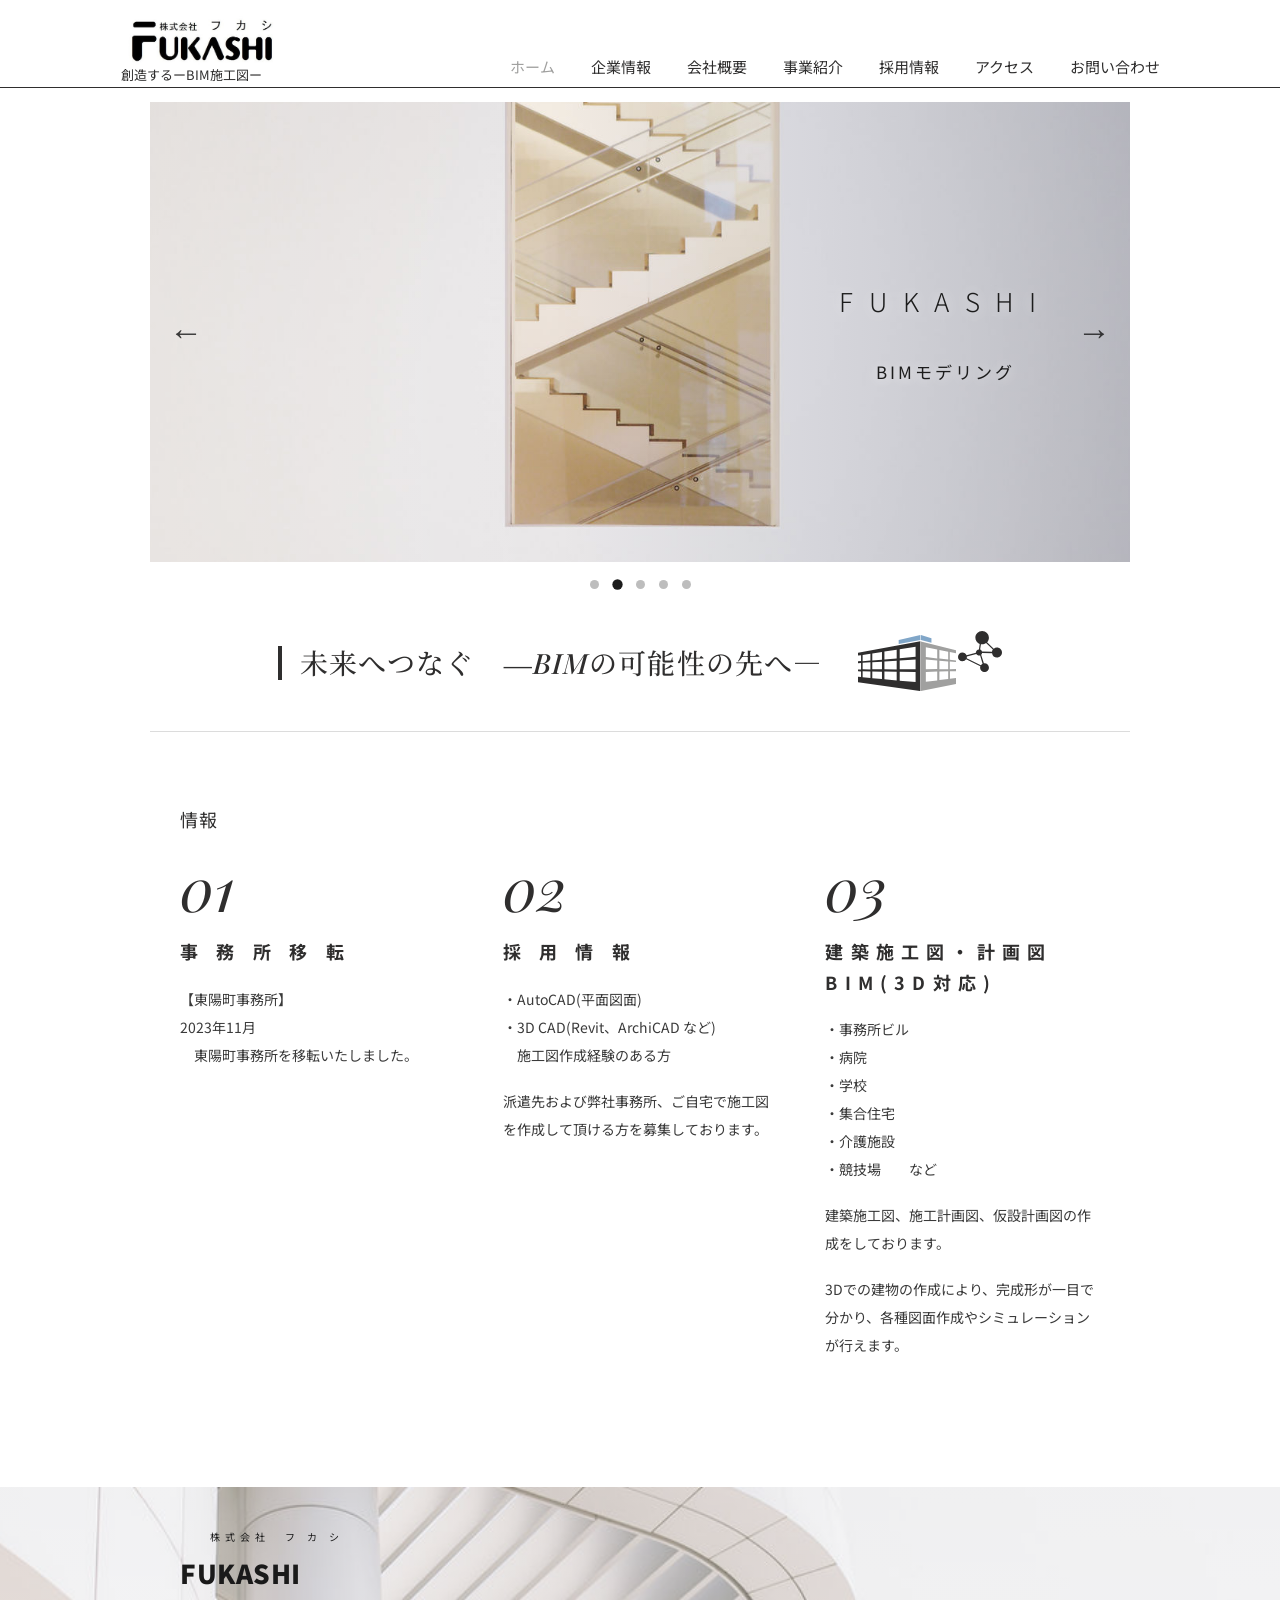
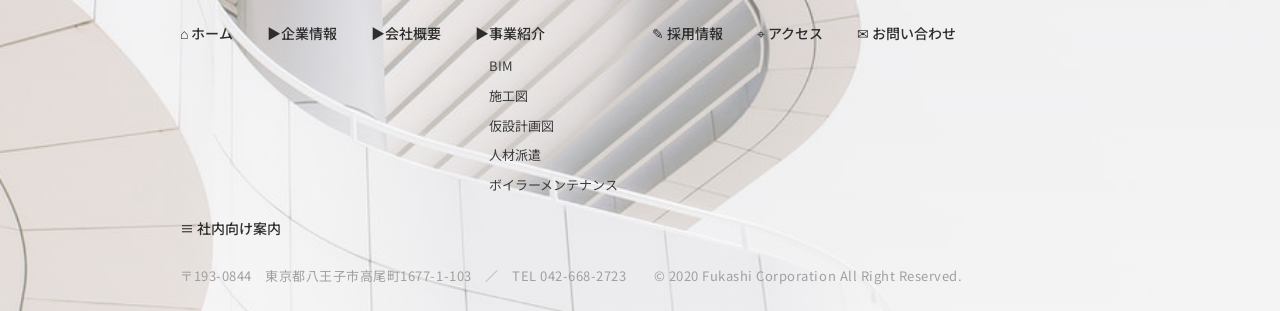
==== commit e5fc98f3: "Refine homepage to original: header line/logo/tagline, real BIM icon, footer Measured the live site " ====
--- a/index.html
+++ b/index.html
@@ -10,7 +10,7 @@
 <link rel="stylesheet" href="style.css">
 <style>
   /* --- ホーム専用スタイル --- */
-  .hero{padding:18px 0 0}
+  .hero{padding:14px 0 0}
   .carousel{position:relative;max-width:980px;margin:0 auto;height:460px;overflow:hidden}
   .slide{position:absolute;inset:0;opacity:0;transition:opacity 1s ease;display:flex;align-items:center;justify-content:flex-end}
   .slide.on{opacity:1}
@@ -29,17 +29,22 @@
   .dots{display:flex;gap:14px;justify-content:center;margin-top:18px}
   .dot{width:9px;height:9px;border-radius:50%;background:#bdbdbd;border:none;cursor:pointer;padding:0;transition:background .2s,transform .2s}
   .dot.on{background:#1c1c1c;transform:scale(1.15)}
-  .tagline{max-width:980px;margin:46px auto 0;display:flex;align-items:center;justify-content:space-between;gap:30px;flex-wrap:wrap}
+  .tagline{max-width:980px;margin:46px auto 0;display:flex;align-items:center;justify-content:center;gap:36px;flex-wrap:wrap}
   .tagline .txt{font-family:"Noto Serif JP",serif;font-size:28px;font-weight:500;letter-spacing:.04em;color:#2f2e2e;display:flex;align-items:center;gap:18px}
   .tagline .txt .bar{width:4px;height:34px;background:#2f2e2e;display:inline-block}
   .tagline .txt em{font-family:"Playfair Display",serif;font-style:italic;font-weight:500}
-  .bim-ico{width:140px;height:auto;flex-shrink:0}
+  .bim-ico{display:inline-flex;align-items:flex-start;gap:2px;flex-shrink:0}
+  .bim-ico .bld{width:98px;height:auto}
+  .bim-ico .net{width:44px;height:auto;margin-top:-4px}
+  .bim-ico [data-color="1"]{fill:#2F2E2E}
+  .bim-ico [data-color="2"]{fill:#A0A09F}
+  .bim-ico [data-color="3"]{fill:#80A6C8}
   .divider{max-width:980px;margin:40px auto 0;border-top:1px solid var(--line)}
   .info-sec{padding:70px 0 110px}
   .info-sec .label{font-family:"Noto Sans JP",sans-serif;font-size:18px;color:#2f2e2e;letter-spacing:.08em;margin:0 auto 24px;max-width:980px;padding:0 30px}
   .cols{max-width:980px;margin:0 auto;padding:0 30px;display:grid;grid-template-columns:repeat(3,1fr);gap:48px}
   .col .num{font-family:"Playfair Display",serif;font-style:italic;font-size:60px;color:#2f2e2e;line-height:.9;margin-bottom:22px}
-  .col h3{font-weight:700;font-size:16px;letter-spacing:.22em;color:#2f2e2e;margin-bottom:18px;line-height:1.7}
+  .col h3{font-weight:700;font-size:18px;letter-spacing:.4em;color:#2f2e2e;margin-bottom:18px;line-height:1.7}
   .col .body{font-size:14px;color:#3a3a3a;line-height:2}
   .col .body p{margin-bottom:18px}.col .body .list{list-style:none}
   @media(max-width:880px){
@@ -53,7 +58,7 @@
 
 <header>
   <div class="head-in">
-    <a class="logo" href="index.html"><img class="logo-img" src="images/logo.jpg" alt="株式会社フカシ FUKASHI"><span class="tag">創造する －BIM施工図－</span></a>
+    <a class="logo" href="index.html"><img class="logo-img" src="images/logo.jpg" alt="株式会社フカシ FUKASHI"><span class="tag">創造するーBIM施工図ー</span></a>
     <nav class="menu">
       <a href="index.html" class="active">ホーム</a>
       <a href="company-info.html">企業情報</a>
@@ -81,26 +86,17 @@
 
   <div class="tagline">
     <div class="txt"><span class="bar"></span><span>未来へつなぐ　<em>―BIM</em>の可能性の先へ―</span></div>
-    <svg class="bim-ico" viewBox="0 0 160 120" xmlns="http://www.w3.org/2000/svg" aria-label="BIM建物アイコン">
-      <!-- 建物本体（塗りつぶし＋窓グリッド） -->
-      <polygon points="22,40 84,40 84,98 22,98" fill="#2b2b2b"/>
-      <polygon points="22,40 84,40 92,30 30,30" fill="#9aa3ac"/>
-      <polygon points="84,40 92,30 92,88 84,98" fill="#1d1d1d"/>
-      <!-- 屋上の水色アクセント -->
-      <polygon points="30,30 92,30 88,24 26,24" fill="#bcd2e6"/>
-      <!-- 窓グリッド（白線） -->
-      <g stroke="#ffffff" stroke-width="1.4">
-        <line x1="22" y1="54" x2="84" y2="54"/><line x1="22" y1="68" x2="84" y2="68"/><line x1="22" y1="82" x2="84" y2="82"/>
-        <line x1="38" y1="40" x2="38" y2="98"/><line x1="53" y1="40" x2="53" y2="98"/><line x1="68" y1="40" x2="68" y2="98"/>
-      </g>
-      <!-- ネットワークノード（右上） -->
-      <g stroke="#2b2b2b" stroke-width="1.6" fill="#2b2b2b">
-        <line x1="104" y1="34" x2="128" y2="22"/><line x1="128" y1="22" x2="146" y2="42"/>
-        <line x1="104" y1="34" x2="146" y2="42"/><line x1="146" y1="42" x2="134" y2="64"/>
-        <circle cx="104" cy="34" r="5"/><circle cx="128" cy="22" r="5"/>
-        <circle cx="146" cy="42" r="5"/><circle cx="134" cy="64" r="4"/>
-      </g>
-    </svg>
+    <span class="bim-ico" aria-label="BIM建物アイコン">
+      <svg class="bld" preserveAspectRatio="xMidYMid meet" viewBox="10 48.5 180 103" xmlns="http://www.w3.org/2000/svg" role="presentation" aria-hidden="true">
+        <path data-color="1" d="M10 81.086v5.277l5.567-.849v10.645L10 96.636v3.69l5.567-.372v11.733l-5.567.027v3.61l5.567.133v10.273L10 125.252v10.052L124.521 151.5V59.978L10 81.086zM32.798 127.5l-14.315-1.265v-11.093l14.315.343V127.5zm0-15.813l-14.315-.053V99.689l14.315-.956v12.954zm0-16.118l-14.315 1.186V85.056l14.315-2.187v12.7zm21.208 33.861l-17.761-1.566v-12.423l17.761.398v13.591zm0-18.008l-17.761-.027V98.68l17.761-1.168v13.91zm0-17.589L36.244 95.32V82.446l17.761-2.681v14.068h.001zm27.04 38.035l-22.533-2.003v-14.526l22.533.454v16.075zm0-20.181l-22.533-.053V97.087L81.046 95.6v16.087zm0-20.041l-22.533 1.869V78.882l22.533-3.418v16.182zm34.727 43.253l-29.161-2.575V115.84l29.161.584v18.475zm0-23.477l-29.161-.027v-16.06l29.161-1.938v18.025zm-29.16-20.296V74.641l29.161-4.433v18.475l-29.161 2.443z"></path>
+        <path data-color="2" d="M190 82.222v-5.913l-64.418-16.086v90.98L190 138.455v-10.898l-11.134 1.319v-13.658l11.134-.284v-3.777l-11.399.053V97.273L190 98.309v-3.106l-11.399-1.301V79.833L190 82.222zm-34.462 49.836l-20.943 2.505V116.31l20.943-.56v16.308zm0-20.902l-20.943.08V93.61l20.943 1.858v15.688zm0-19.672l-20.943-2.372V70.806l20.943 4.317v16.361zm20.147 37.977l-16.171 1.921V115.43l16.171-.427v14.458zm0-18.039l-16.171.027V95.946l16.171 1.433v14.043zm0-17.704l-16.171-1.841V75.925l16.171 3.335v14.458z"></path>
+        <path data-color="3" d="M84.757 57.493v7.746l39.764-7.693V48.5l-39.764 8.993z"></path>
+        <path data-color="3" d="M144.934 62.901v-8.304l-19.352-5.91v9.157l19.352 5.057z"></path>
+      </svg>
+      <svg class="net" preserveAspectRatio="xMidYMid meet" viewBox="9.999 16 180 167.999" xmlns="http://www.w3.org/2000/svg" role="presentation" aria-hidden="true">
+        <path data-color="1" d="M169.31 83.848c-4.858 0-9.355 1.8-12.954 4.499L128.92 62.522c4.498-4.769 7.556-11.698 7.556-18.897C136.476 28.328 124.152 16 108.77 16S81.064 28.238 81.064 43.535c0 11.698 7.556 21.956 17.811 25.825l-3.328 21.956c-7.394.288-13.045 6.42-12.249 14.019a7.016 7.016 0 0 1-.075.108l-38.231 9.628c-2.699-6.569-9.085-11.158-16.912-11.158-9.985 0-18.081 8.099-18.081 17.997s8.096 17.997 18.081 17.997c6.297 0 11.784-2.969 15.112-7.829l58.201 28.255c-.63 1.8-.9 3.599-.9 5.669 0 9.898 8.096 17.997 18.081 17.997s18.081-8.099 18.081-17.997-8.096-17.997-18.081-17.997c-.9 0-1.799 0-2.699.27l-11.154-35.184c2.069-1.8 3.328-4.499 3.958-7.199l40.66.63c1.169 10.258 9.625 17.997 20.15 17.997 11.154 0 20.51-8.998 20.51-20.426s-9.534-20.245-20.689-20.245zM108.501 70.71c6.027 0 11.784-2.07 16.282-5.399l27.796 26.185c-1.799 2.7-3.328 5.669-3.598 8.998l-40.66-.27c-1.169-3.869-3.958-7.199-7.826-8.728l3.328-21.326c1.439.54 2.879.54 4.678.54zm1.979 79.096c-3.058 1.53-5.397 3.599-7.196 6.299L45.442 127.58c.798-2.28 1.018-4.561.843-7.39l.056-.078 38.861-9.898c2.069 3.869 6.297 6.299 11.154 6.299 1.529 0 3.058-.27 4.228-.63l9.896 33.923z"></path>
+      </svg>
+    </span>
   </div>
   <div class="divider"></div>
 </section>
@@ -149,10 +145,11 @@
         </div>
       </div>
       <div class="group"><a href="recruit.html">✎ 採用情報</a></div>
-      <div class="group"><a href="access.html">📍 アクセス</a></div>
-      <div class="group"><a href="contact.html">▭ お問い合わせ</a></div>
+      <div class="group"><a href="access.html">⌖ アクセス</a></div>
+      <div class="group"><a href="contact.html">✉ お問い合わせ</a></div>
     </div>
   </div>
+  <div class="foot-shanai"><a href="#">≡ 社内向け案内</a></div>
   <div class="foot-copy">〒193-0844　東京都八王子市高尾町1677-1-103　／　TEL 042-668-2723　　© 2020 Fukashi Corporation All Right Reserved.</div>
 </footer>
 
--- a/style.css
+++ b/style.css
@@ -26,12 +26,11 @@
 .serif{font-family:"Noto Serif JP",serif}
 
 /* ---------- header ---------- */
-header{background:#fff;position:sticky;top:0;z-index:60;border-bottom:1px solid #f0f0f0}
-.head-in{display:flex;align-items:flex-end;justify-content:space-between;padding:14px 30px 12px;max-width:1100px;margin:0 auto}
-nav.menu{padding-bottom:4px}
-.logo{display:flex;flex-direction:column;line-height:1}
-.logo-img{height:50px;width:auto;display:block}
-.logo .tag{font-size:11.5px;letter-spacing:.18em;color:#222;margin-top:6px;padding-left:2px}
+header{background:#fff;position:sticky;top:0;z-index:60;border-bottom:1px solid #2f2e2e}
+.head-in{display:flex;align-items:flex-end;justify-content:space-between;padding:10px 30px 6px;max-width:1100px;margin:0 auto}
+.logo{display:flex;flex-direction:column;line-height:1;align-self:flex-start}
+.logo-img{height:56px;width:auto;display:block}
+.logo .tag{font-size:13px;letter-spacing:normal;color:#2f2e2e;margin-top:2px;padding-left:1px}
 nav.menu{display:flex;gap:36px}
 nav.menu a{font-size:15px;color:#2f2e2e;letter-spacing:normal;transition:color .2s}
 nav.menu a:hover{color:#a0a09f}
@@ -115,17 +114,19 @@
 .form-note{font-size:12.5px;color:#999;margin-top:16px;line-height:1.8}
 
 /* ---------- footer ---------- */
-footer{position:relative;color:#2c2c2c;padding:46px 0 26px;background:
-   linear-gradient(rgba(255,255,255,.74),rgba(255,255,255,.80)),
+footer{position:relative;color:#2c2c2c;min-height:293px;padding:40px 0 22px;background:
+   linear-gradient(rgba(255,255,255,.34),rgba(255,255,255,.50)),
    url(images/footer-bg.jpg) center/cover;}
 .foot-in{max-width:980px;margin:0 auto;padding:0 30px}
 .foot-logo .name{font-weight:900;font-size:26px;color:#1a1a1a;letter-spacing:.02em}
 .foot-logo .corp{font-size:10px;letter-spacing:.5em;color:#1a1a1a;padding-left:30px;display:block;margin-bottom:2px}
-.foot-nav{display:flex;flex-wrap:wrap;gap:36px;margin-top:26px;font-size:14px}
-.foot-nav .group a{display:block;margin-bottom:9px;color:#2f2e2e;font-weight:500}
-.foot-nav .group .sub a{font-weight:400;font-size:13px;margin:6px 0 0 14px;color:#3c3c3c}
+.foot-nav{display:flex;flex-wrap:wrap;gap:34px;margin-top:22px;font-size:14px}
+.foot-nav .group a{display:block;margin-bottom:8px;color:#2f2e2e;font-weight:500}
+.foot-nav .group .sub a{font-weight:400;font-size:13px;margin:5px 0 0 14px;color:#3c3c3c}
 .foot-nav .group a .ic{font-size:13px;margin-right:6px}
-.foot-copy{max-width:980px;margin:34px auto 0;padding:0 30px;font-size:13px;letter-spacing:.04em;color:#a0a09f}
+.foot-shanai{max-width:980px;margin:14px auto 0;padding:0 30px}
+.foot-shanai a{font-size:14px;color:#2f2e2e;font-weight:500}
+.foot-copy{max-width:980px;margin:22px auto 0;padding:0 30px;font-size:13px;letter-spacing:.04em;color:#a0a09f}
 .note{max-width:980px;margin:24px auto 0;padding:14px 30px;font-size:12.5px;color:#999;line-height:1.8}
 
 /* reveal */
